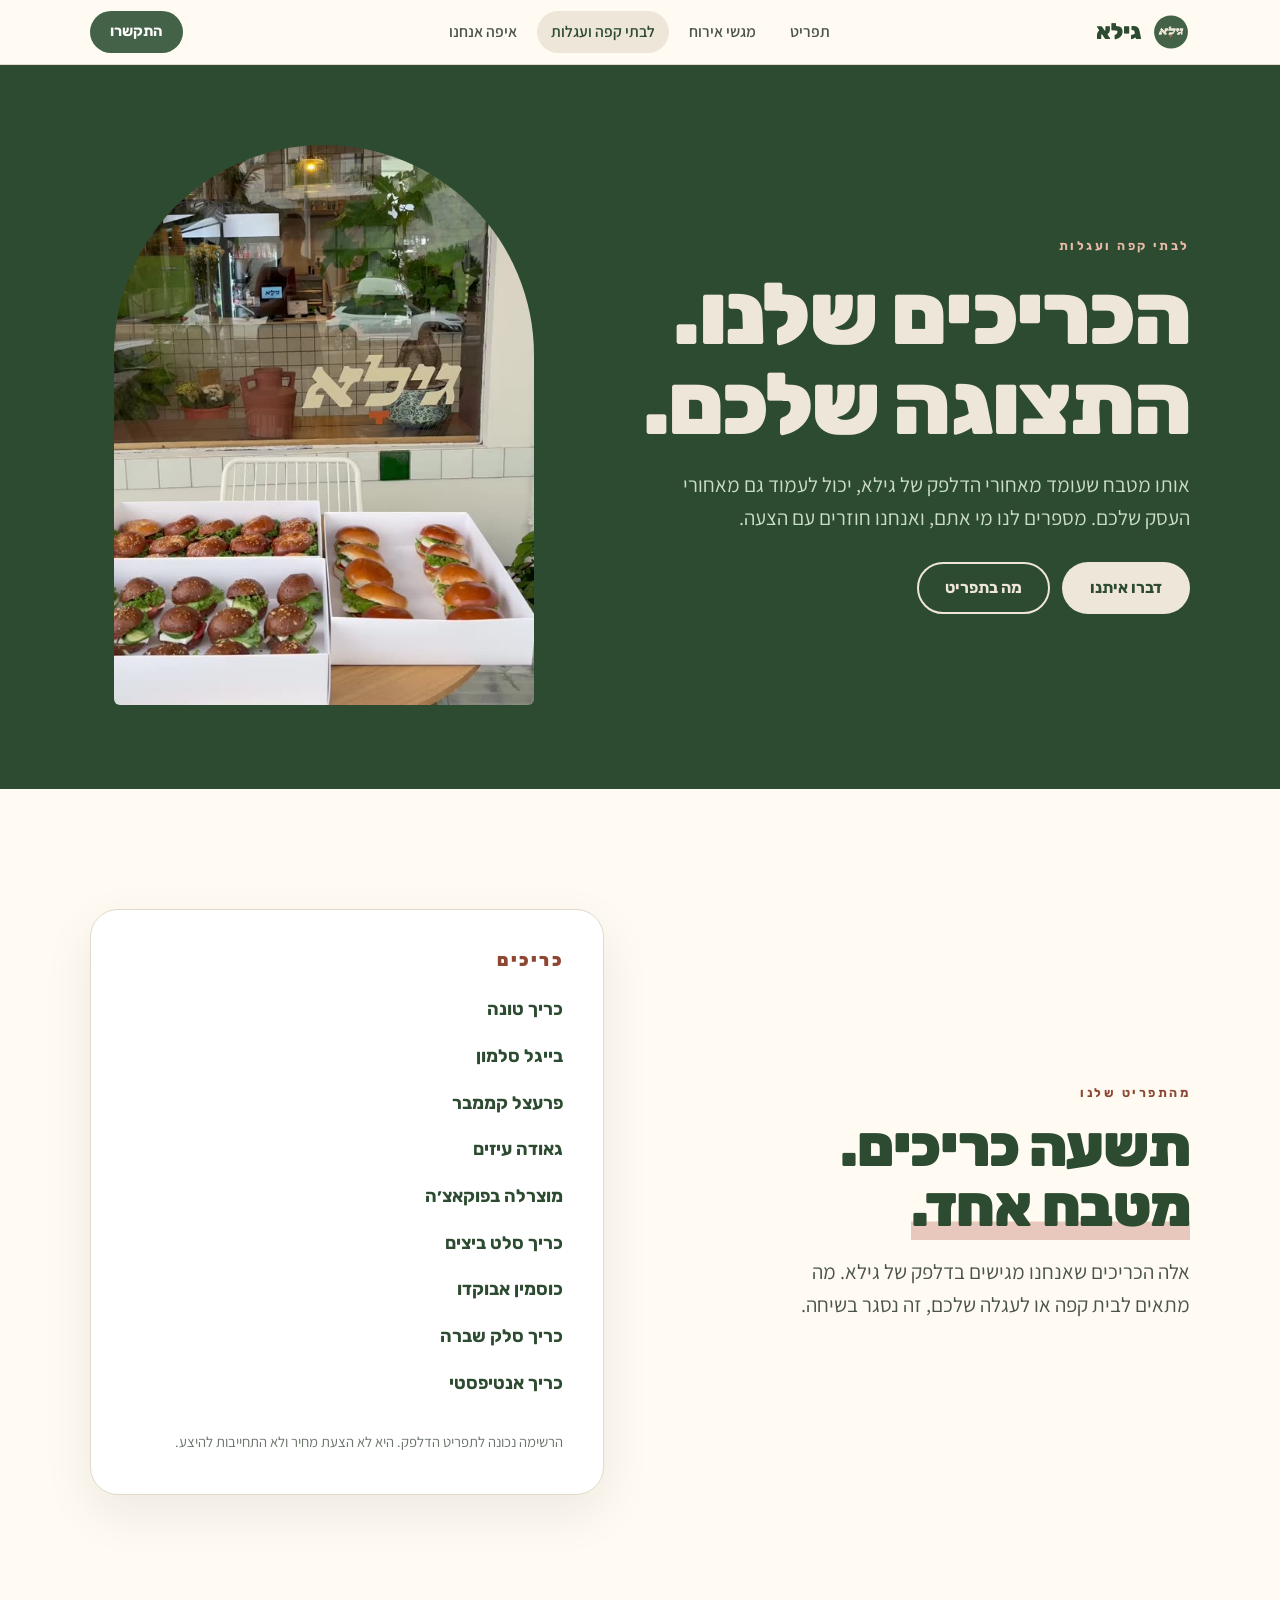
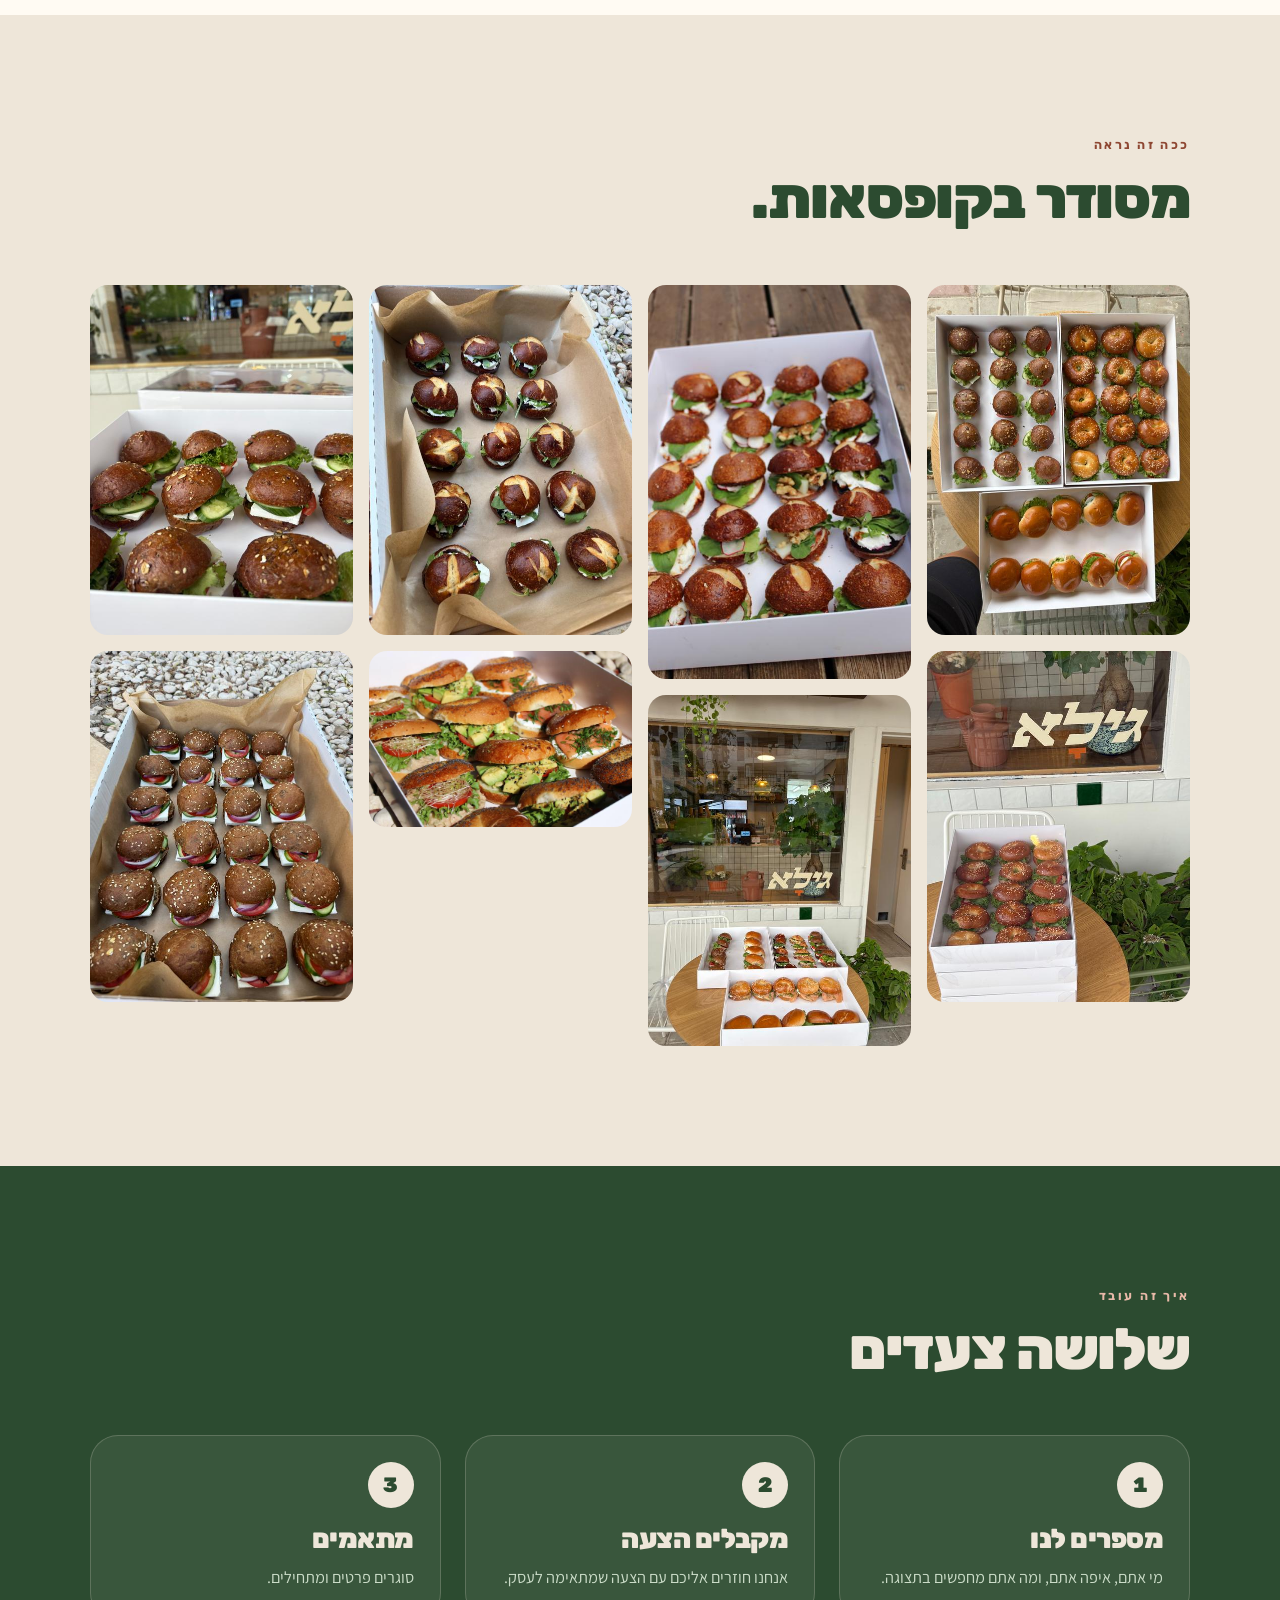
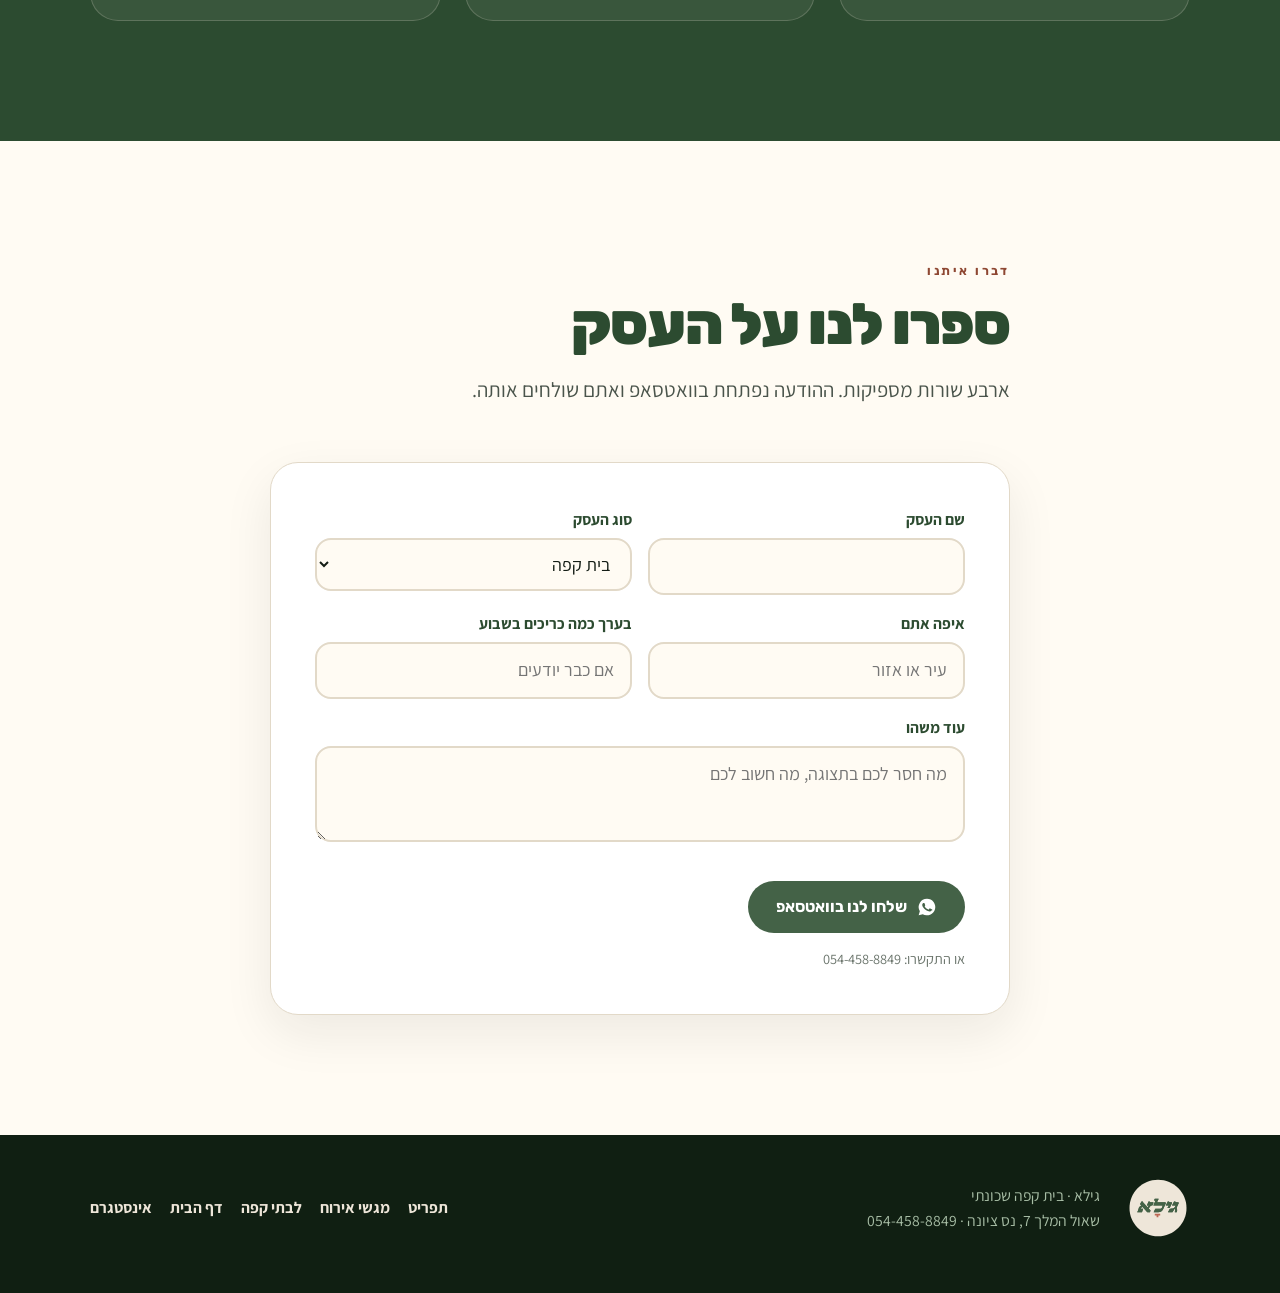
==== b2b/index.html @ 0bfcd7ff "New site: redesigned home, /trays/, /b2b/; Friday hours 07:45-15:00 Co-Authored-By: Claude Sonnet 5." ====
<!doctype html>
<html lang="he" dir="rtl" class="no-js">
<head>
<meta charset="utf-8">
<meta name="viewport" content="width=device-width, initial-scale=1, viewport-fit=cover">
<title>כריכים לבתי קפה ועגלות — גילא, נס ציונה</title>
<meta name="description" content="הכריכים של גילא לבתי קפה ועגלות קפה. מספרים לנו על העסק ומקבלים הצעה.">
<meta name="theme-color" content="#2C4B30">
<link rel="icon" href="../logo-badge-cream.svg" type="image/svg+xml">
<meta property="og:type" content="website">
<meta property="og:title" content="כריכים לבתי קפה ועגלות — גילא, נס ציונה">
<meta property="og:description" content="הכריכים של גילא לבתי קפה ועגלות קפה. מספרים לנו על העסק ומקבלים הצעה.">
<meta property="og:locale" content="he_IL">
<meta property="og:url" content="https://idobachartau.github.io/gila-cafe/b2b/">
<meta property="og:image" content="https://idobachartau.github.io/gila-cafe/photos/t26.jpg">
<meta name="twitter:card" content="summary_large_image">
<link rel="preconnect" href="https://fonts.googleapis.com">
<link rel="preconnect" href="https://fonts.gstatic.com" crossorigin>
<link rel="stylesheet" href="https://fonts.googleapis.com/css2?family=Rubik:wght@500;700;800;900&family=Assistant:wght@400;600;700&display=swap">
<link rel="stylesheet" href="../gila.css">
</head>
<body>
<nav class="nav" aria-label="ראשי">
  <div class="wrap">
    <a class="brand" href="../"><img src="../brand/logo-badge-green.svg" alt="" width="38" height="35">גילא</a>
    <ul>
      <li><a href="../menu/">תפריט</a></li>
      <li><a href="../trays/">מגשי אירוח</a></li>
      <li><a href="../b2b/" aria-current="page">לבתי קפה ועגלות</a></li>
      <li><a href="../#find">איפה אנחנו</a></li>
    </ul>
    <a class="btn btn-green btn-sm call" href="tel:+972544588849">התקשרו</a>
  </div>
</nav>

<header class="page-hero on-dark">
  <div class="wrap">
    <div>
      <p class="eyebrow">לבתי קפה ועגלות</p>
      <h1>הכריכים שלנו. <br>התצוגה שלכם.</h1>
      <p class="lede">אותו מטבח שעומד מאחורי הדלפק של גילא, יכול לעמוד גם מאחורי העסק שלכם. מספרים לנו מי אתם, ואנחנו חוזרים עם הצעה.</p>
      <div class="row"><a class="btn btn-cream" href="#talk">דברו איתנו</a><a class="btn btn-line" href="#range">מה בתפריט</a></div>
    </div>
    <div class="arch"><video src="../photos/vid1.mp4" poster="../photos/vid1.jpg" autoplay muted loop playsinline preload="auto"></video></div>
  </div>
</header>
<main>
<section id="range">
  <div class="wrap split">
    <div class="rv">
      <p class="eyebrow">מהתפריט שלנו</p>
      <h2>תשעה כריכים. <span class="mark">מטבח אחד.</span></h2>
      <p class="lede">אלה הכריכים שאנחנו מגישים בדלפק של גילא. מה מתאים לבית קפה או לעגלה שלכם, זה נסגר בשיחה.</p>
    </div>
    <div class="menu-card rv">
      <h3>כריכים</h3>
      <dl><div class="it"><dt>כריך טונה</dt></div><div class="it"><dt>בייגל סלמון</dt></div><div class="it"><dt>פרעצל קממבר</dt></div><div class="it"><dt>גאודה עיזים</dt></div><div class="it"><dt>מוצרלה בפוקאצ׳ה</dt></div><div class="it"><dt>כריך סלט ביצים</dt></div><div class="it"><dt>כוסמין אבוקדו</dt></div><div class="it"><dt>כריך סלק שברה</dt></div><div class="it"><dt>כריך אנטיפסטי</dt></div></dl>
      <p class="small" style="margin:0">הרשימה נכונה לתפריט הדלפק. היא לא הצעת מחיר ולא התחייבות להיצע.</p>
    </div>
  </div>
</section>

<section class="s-cream">
  <div class="wrap">
    <div class="head rv"><p class="eyebrow">ככה זה נראה</p><h2>מסודר בקופסאות.</h2></div>
    <div class="masonry rv">
      <button type="button" data-lb="../photos/t25.jpg"><img src="../photos/t25-s.jpg" loading="lazy" alt="שלוש קופסאות מיני כריכים ובייגלה"></button>
      <button type="button" data-lb="../photos/t14.jpg"><img src="../photos/t14-s.jpg" loading="lazy" alt="קופסת בייגלה קטנים"></button>
      <button type="button" data-lb="../photos/t29.jpg"><img src="../photos/t29-s.jpg" loading="lazy" alt="מיני כריכים בלחמניות פרעצל"></button>
      <button type="button" data-lb="../photos/t27.jpg"><img src="../photos/t27-s.jpg" loading="lazy" alt="קופסאות כריכים על שולחן מול החלון"></button>
      <button type="button" data-lb="../photos/t11.jpg"><img src="../photos/t11-s.jpg" loading="lazy" alt="מיני פרעצל עם עלים"></button>
      <button type="button" data-lb="../photos/t04.jpg"><img src="../photos/t04-s.jpg" loading="lazy" alt="קופסת בייגלה עם סלמון ואבוקדו"></button>
      <button type="button" data-lb="../photos/t02.jpg"><img src="../photos/t02-s.jpg" loading="lazy" alt="מיני כריכים בלחמניות כהות"></button>
      <button type="button" data-lb="../photos/t07.jpg"><img src="../photos/t07-s.jpg" loading="lazy" alt="מיני כריכים על נייר אפייה"></button>
    </div>
  </div>
</section>

<section class="s-dark on-dark">
  <div class="wrap">
    <div class="head rv"><p class="eyebrow">איך זה עובד</p><h2>שלושה צעדים</h2></div>
    <ol class="steps">
      <li class="rv"><h3>מספרים לנו</h3><p>מי אתם, איפה אתם, ומה אתם מחפשים בתצוגה.</p></li>
      <li class="rv" style="transition-delay:.08s"><h3>מקבלים הצעה</h3><p>אנחנו חוזרים אליכם עם הצעה שמתאימה לעסק.</p></li>
      <li class="rv" style="transition-delay:.16s"><h3>מתאמים</h3><p>סוגרים פרטים ומתחילים.</p></li>
    </ol>
  </div>
</section>

<section id="talk">
  <div class="wrap" style="max-width:820px">
    <div class="head rv"><p class="eyebrow">דברו איתנו</p><h2>ספרו לנו על העסק</h2><p class="lede">ארבע שורות מספיקות. ההודעה נפתחת בוואטסאפ ואתם שולחים אותה.</p></div>
    <form class="form rv" id="f" onsubmit="return false">
      <fieldset>
        <div class="fields two">
          <div class="field"><label for="bn">שם העסק</label><input id="bn" type="text" autocomplete="organization"></div>
          <div class="field"><label for="ty">סוג העסק</label><select id="ty"><option>בית קפה</option><option>עגלת קפה</option><option>אחר</option></select></div>
          <div class="field"><label for="ct">איפה אתם</label><input id="ct" type="text" placeholder="עיר או אזור"></div>
          <div class="field"><label for="qt">בערך כמה כריכים בשבוע</label><input id="qt" type="text" inputmode="numeric" placeholder="אם כבר יודעים"></div>
        </div>
        <div class="field" style="margin-top:16px"><label for="nt">עוד משהו</label><textarea id="nt" placeholder="מה חסר לכם בתצוגה, מה חשוב לכם"></textarea></div>
      </fieldset>
      <a class="btn btn-green" id="send" href="https://wa.me/972544588849" rel="noopener"><svg viewBox="0 0 24 24" fill="currentColor" aria-hidden="true"><path d="M12 2a10 10 0 0 0-8.6 15.1L2 22l5-1.3A10 10 0 1 0 12 2Zm5.2 14.1c-.2.6-1.3 1.2-1.8 1.2-.5.1-1 .2-3.3-.7-2.8-1.2-4.6-4-4.7-4.2-.1-.2-1.1-1.5-1.1-2.8 0-1.3.7-2 .9-2.2.2-.3.5-.3.7-.3h.5c.2 0 .4 0 .6.5l.8 2c.1.2.1.4 0 .6l-.4.6c-.2.2-.3.4-.1.7.2.3.8 1.3 1.7 2.1 1.2 1 2.1 1.3 2.4 1.5.3.1.5.1.7-.1l1-1.2c.2-.3.4-.2.7-.1l1.9.9c.3.1.5.2.6.3.1.2.1.8-.1 1.4Z"/></svg>שלחו לנו בוואטסאפ</a>
      <p class="note">או התקשרו: <a href="tel:+972544588849"><span class="ltr">054-458-8849</span></a></p>
    </form>
  </div>
</section>
</main>

<footer>
  <div class="wrap">
    <img src="../brand/logo-badge-cream.svg" alt="גילא" width="64" height="58">
    <div>גילא · בית קפה שכונתי<br>שאול המלך 7, נס ציונה · <span class="ltr">054-458-8849</span></div>
    <div class="links"><a href="../menu/">תפריט</a><a href="../trays/">מגשי אירוח</a><a href="../b2b/">לבתי קפה</a><a href="../">דף הבית</a><a href="https://instagram.com/gila.cafe" rel="noopener">אינסטגרם</a></div>
  </div>
</footer>
<a class="fab" href="https://wa.me/972544588849" rel="noopener"><svg viewBox="0 0 24 24" fill="currentColor" aria-hidden="true"><path d="M12 2a10 10 0 0 0-8.6 15.1L2 22l5-1.3A10 10 0 1 0 12 2Zm5.2 14.1c-.2.6-1.3 1.2-1.8 1.2-.5.1-1 .2-3.3-.7-2.8-1.2-4.6-4-4.7-4.2-.1-.2-1.1-1.5-1.1-2.8 0-1.3.7-2 .9-2.2.2-.3.5-.3.7-.3h.5c.2 0 .4 0 .6.5l.8 2c.1.2.1.4 0 .6l-.4.6c-.2.2-.3.4-.1.7.2.3.8 1.3 1.7 2.1 1.2 1 2.1 1.3 2.4 1.5.3.1.5.1.7-.1l1-1.2c.2-.3.4-.2.7-.1l1.9.9c.3.1.5.2.6.3.1.2.1.8-.1 1.4Z"/></svg>וואטסאפ</a>
<script src="../gila.js"></script>

<script>
(function(){
  var f=document.getElementById("f"), send=document.getElementById("send");
  function v(id){ return document.getElementById(id).value.trim(); }
  function update(){
    var L=["היי גילא, אני מעוניין להתעניין בכריכים לעסק."];
    if(v("bn")) L.push("שם העסק: "+v("bn"));
    L.push("סוג: "+v("ty"));
    if(v("ct")) L.push("איפה: "+v("ct"));
    if(v("qt")) L.push("כריכים בשבוע (בערך): "+v("qt"));
    if(v("nt")) L.push("עוד: "+v("nt"));
    send.href="https://wa.me/972544588849?text="+encodeURIComponent(L.join("\n"));
  }
  f.addEventListener("input",update); f.addEventListener("change",update); update();
})();
</script>
</body>
</html>
---- gila.css ----
/* גילא — shared site styles. Brand rules (see /brand/): terracotta is an accent,
   one element per item at most, never a large surface. Greens and cream carry the page. */
:root{
  --green:#446247; --green-deep:#2C4B30; --green-900:#101F12;
  --cream:#EEE6D9; --cream-2:#E4D9C6; --page:#FFFBF3; --white:#fff;
  --terracotta:#BD6955; --terracotta-deep:#8E4732;
  --ink:#141D15; --ink-muted:#4A544B; --ink-faint:#6B756C; --rule:#E2D9C8;
  --display:'Rubik','Segoe UI',sans-serif; --body:'Assistant','Segoe UI',sans-serif;
  --r:28px; --max:1180px; --gut:clamp(18px,5vw,40px);
}
*{box-sizing:border-box}
[hidden]{display:none!important}
html{-webkit-text-size-adjust:100%;scroll-behavior:smooth;scroll-padding-top:76px}
body{margin:0;background:var(--page);color:var(--ink);font-family:var(--body);font-size:18px;line-height:1.6;
  direction:rtl;text-align:right;-webkit-font-smoothing:antialiased;font-variant-numeric:tabular-nums}
img{max-width:100%;height:auto;display:block}
a{color:inherit}
.wrap{max-width:var(--max);margin:0 auto;padding:0 var(--gut)}
.ltr{direction:ltr;unicode-bidi:isolate;display:inline-block}
.sr{position:absolute;width:1px;height:1px;overflow:hidden;clip:rect(0 0 0 0);white-space:nowrap}
:focus-visible{outline:3px solid var(--terracotta);outline-offset:3px;border-radius:6px}

/* ── type ─────────────────────────────────────────────── */
h1,h2,h3{font-family:var(--display);font-weight:900;letter-spacing:-.02em;line-height:1.04;margin:0;color:var(--green-deep)}
h2{font-size:clamp(2rem,6.4vw,3.6rem)}
h3{font-size:clamp(1.3rem,3.4vw,1.7rem);line-height:1.15}
.eyebrow{font-family:var(--display);font-weight:700;font-size:.78rem;letter-spacing:.2em;color:var(--terracotta-deep);margin:0 0 14px}
.lede{font-size:clamp(1.08rem,2.6vw,1.3rem);color:var(--ink-muted);max-width:34em;margin:18px 0 0}
.on-dark{color:var(--cream)} .on-dark h2,.on-dark h3{color:var(--cream)} .on-dark .lede{color:#CBDCC8} .on-dark .eyebrow{color:#E8B9A8}
.mark{box-shadow:inset 0 -.32em 0 rgba(189,105,85,.35)}   /* the one terracotta moment per heading */

/* ── nav ─────────────────────────────────────────────── */
.nav{position:sticky;top:0;z-index:50;background:rgba(255,251,243,.9);backdrop-filter:blur(12px);-webkit-backdrop-filter:blur(12px);border-bottom:1px solid var(--rule)}
.nav .wrap{display:flex;align-items:center;gap:22px;height:64px}
.nav .brand{display:flex;align-items:center;gap:10px;text-decoration:none;font-family:var(--display);font-weight:900;font-size:1.4rem;color:var(--green-deep)}
.nav .brand img{width:38px;height:auto}
.nav ul{display:flex;gap:6px;list-style:none;margin:0 auto 0 0;padding:0}
.nav ul a{display:block;padding:8px 14px;border-radius:999px;text-decoration:none;font-weight:600;font-size:.98rem;color:var(--ink-muted)}
.nav ul a:hover,.nav ul a[aria-current]{background:var(--cream);color:var(--green-deep)}
.nav .call{margin-inline-start:auto}
@media (max-width:820px){.nav ul{display:none}}

/* ── buttons ─────────────────────────────────────────── */
.btn{display:inline-flex;align-items:center;justify-content:center;gap:10px;min-height:52px;padding:0 26px;border-radius:999px;border:2px solid transparent;
  font-family:var(--display);font-weight:700;font-size:1rem;text-decoration:none;cursor:pointer;transition:transform .12s,background .15s,color .15s,border-color .15s}
.btn:active{transform:scale(.98)}
.btn-green{background:var(--green);color:#fff}.btn-green:hover{background:var(--green-deep)}
.btn-cream{background:var(--cream);color:var(--green-deep)}.btn-cream:hover{background:#fff}
.btn-line{border-color:currentColor;color:var(--green-deep);background:transparent}.btn-line:hover{background:var(--green-deep);color:var(--cream);border-color:var(--green-deep)}
.on-dark .btn-line{color:var(--cream)}.on-dark .btn-line:hover{background:var(--cream);color:var(--green-deep);border-color:var(--cream)}
.btn-sm{min-height:42px;padding:0 18px;font-size:.92rem}
.btn svg{width:20px;height:20px;flex:none}
.row{display:flex;flex-wrap:wrap;gap:12px;margin-top:28px}

/* ── live status pill ────────────────────────────────── */
.status{display:inline-flex;align-items:center;gap:10px;padding:10px 18px;border-radius:999px;font-weight:700;font-size:.95rem;
  background:rgba(16,31,18,.5);border:1px solid rgba(238,230,217,.32);color:var(--cream);backdrop-filter:blur(6px);-webkit-backdrop-filter:blur(6px)}
.status .dot{width:9px;height:9px;border-radius:50%;background:#8FA98E;flex:none}
.status[data-state=open]{background:rgba(60,105,62,.7);border-color:#8FA98E}
.status[data-state=open] .dot{background:#9BD49A;box-shadow:0 0 0 4px rgba(155,212,154,.25);animation:pulse 2.4s infinite}
.status[data-state=closed] .dot{background:var(--terracotta)}
.status b{font-family:var(--display);font-weight:900;direction:ltr;unicode-bidi:isolate}
@keyframes pulse{50%{box-shadow:0 0 0 8px rgba(155,212,154,0)}}

/* ── hero ────────────────────────────────────────────── */
.hero{background:var(--green-deep);color:var(--cream);position:relative;overflow:hidden;isolation:isolate}
.hero::before{content:"";position:absolute;inset:0;z-index:-1;
  background:radial-gradient(900px 500px at 85% 0,rgba(68,98,71,.9),transparent 70%),radial-gradient(700px 400px at 0 100%,rgba(16,31,18,.8),transparent 70%)}
.hero .wrap{display:grid;gap:36px;padding-top:clamp(36px,7vw,72px);padding-bottom:clamp(48px,8vw,96px);align-items:center}
@media (min-width:900px){.hero .wrap{grid-template-columns:1.05fr .95fr;gap:64px}}
.hero h1{font-size:clamp(4.2rem,22vw,9.5rem);color:var(--cream);line-height:.9;letter-spacing:-.04em;margin:6px 0 0}
.hero .sub{font-family:var(--display);font-weight:700;font-size:clamp(1.15rem,3.4vw,1.6rem);color:#CBDCC8;margin:18px 0 0;line-height:1.3}
.hero .sub span{color:var(--cream)}
.hero .tag{color:#A8BEA6;margin:14px 0 0;font-size:1rem}
.hero .status{margin-top:26px}
.arch{position:relative;border-radius:999px 999px var(--r) var(--r);overflow:hidden;aspect-ratio:3/4;background:var(--green)}
.arch img{width:100%;height:100%;object-fit:cover}
.hero .arch{max-width:460px;width:100%;margin-inline:auto;box-shadow:0 30px 70px rgba(0,0,0,.35)}
.hero .stamp{position:absolute;inset-inline-start:-6px;bottom:-4px;width:112px;height:112px;border-radius:50%;background:var(--cream);display:grid;place-items:center;box-shadow:0 10px 30px rgba(0,0,0,.25);z-index:2}
.hero .stamp img{width:74px}
.hero .frame{position:relative;max-width:460px;margin-inline:auto;width:100%}

/* ── marquee ─────────────────────────────────────────── */
.marquee{background:var(--cream);border-block:1px solid var(--cream-2);overflow:hidden;white-space:nowrap;padding:16px 0;direction:ltr}
.marquee .track{display:inline-flex;gap:34px;animation:slide 48s linear infinite;padding-inline-end:34px}
.marquee span{font-family:var(--display);font-weight:800;font-size:1.05rem;color:var(--green-deep);direction:rtl}
.marquee i{color:var(--terracotta);font-style:normal;margin-inline-start:34px}
@keyframes slide{to{transform:translateX(-50%)}}
.marquee:hover .track{animation-play-state:paused}

/* ── sections ────────────────────────────────────────── */
section{padding:clamp(60px,10vw,120px) 0}
.s-cream{background:var(--cream)} .s-dark{background:var(--green-deep)}
.head{max-width:40em;margin-bottom:clamp(30px,5vw,56px)}

/* three doors */
.doors{display:grid;gap:20px}
@media (min-width:860px){.doors{grid-template-columns:repeat(3,1fr);gap:24px}}
.door{display:flex;flex-direction:column;text-decoration:none;background:var(--white);border:1px solid var(--rule);border-radius:var(--r);overflow:hidden;
  transition:transform .2s,box-shadow .2s,border-color .2s}
.door:hover{transform:translateY(-5px);box-shadow:0 22px 50px rgba(20,29,21,.13);border-color:var(--green)}
.door .ph{aspect-ratio:4/3.1;overflow:hidden;background:var(--cream)}
.door .ph img{width:100%;height:100%;object-fit:cover;transition:transform .6s}
.door:hover .ph img{transform:scale(1.05)}
.door .tx{padding:24px 26px 28px;display:flex;flex-direction:column;gap:10px;flex:1}
.door .num{font-family:var(--display);font-weight:800;font-size:.8rem;letter-spacing:.2em;color:var(--terracotta-deep)}
.door p{margin:0;color:var(--ink-muted);font-size:1.02rem}
.door .go{margin-top:auto;padding-top:10px;font-family:var(--display);font-weight:700;color:var(--green-deep)}

/* gallery rail */
.rail{display:flex;gap:16px;overflow-x:auto;scroll-snap-type:x mandatory;padding:4px var(--gut) 24px;scrollbar-width:none;-webkit-overflow-scrolling:touch}
.rail::-webkit-scrollbar{display:none}
.rail figure{margin:0;flex:none;width:min(72vw,300px);scroll-snap-align:center}
.rail .arch{border-radius:999px 999px 22px 22px}
.rail figcaption{font-family:var(--display);font-weight:700;color:var(--green-deep);margin-top:12px;padding-inline:6px;font-size:1rem}
.rail figcaption small{display:block;font-family:var(--body);font-weight:400;color:var(--ink-faint);font-size:.9rem}
@media (min-width:1100px){.rail{justify-content:center}}

/* menu card */
.split{display:grid;gap:36px;align-items:center}
@media (min-width:900px){.split{grid-template-columns:1fr 1fr;gap:72px}.split.flip>:first-child{order:2}}
.menu-card{background:var(--white);border:1px solid var(--rule);border-radius:var(--r);padding:clamp(22px,4vw,40px);box-shadow:0 18px 50px rgba(20,29,21,.08)}
.menu-card h3{font-size:1.1rem;letter-spacing:.14em;color:var(--terracotta-deep);margin-bottom:16px}
.menu-card dl{margin:0 0 24px}
.menu-card .it{display:flex;align-items:baseline;gap:10px;padding:9px 0}
.menu-card dt{font-family:var(--display);font-weight:700;color:var(--green-deep);font-size:1.12rem}
.menu-card .dots{flex:1;border-bottom:2px dotted var(--rule);transform:translateY(-4px)}
.menu-card dd{margin:0;font-family:var(--display);font-weight:800;font-size:1.12rem;direction:ltr;unicode-bidi:isolate}
.menu-card .grp{border-top:1px solid var(--rule);margin-top:6px;padding-top:6px}
.menu-card .small{color:var(--ink-faint);font-size:.92rem;margin:0 0 18px}

.photo{border-radius:var(--r);overflow:hidden;background:var(--cream);box-shadow:0 24px 60px rgba(20,29,21,.18)}
.photo img{width:100%;height:100%;object-fit:cover}
.photo.tall{aspect-ratio:4/5}.photo.wide{aspect-ratio:4/3}

/* hours */
.hours{width:100%;border-collapse:collapse;font-size:1.1rem}
.hours td{padding:13px 0;border-bottom:1px solid rgba(238,230,217,.18)}
.hours td:last-child{font-family:var(--display);font-weight:800;text-align:left}
.hours td:last-child span{direction:ltr;unicode-bidi:isolate;display:inline-block}
.hours tr[data-today="1"] td{color:#fff;font-weight:800}
.hours tr[data-today="1"] td:first-child::after{content:"היום";margin-inline-start:10px;font-size:.72rem;letter-spacing:.1em;background:var(--cream);color:var(--green-deep);padding:3px 10px;border-radius:999px;font-family:var(--display)}
.hours .closed{opacity:.75}
.addr{font-family:var(--display);font-weight:800;font-size:clamp(1.4rem,4vw,2rem);color:var(--cream);line-height:1.2;margin:0 0 6px}

/* footer */
footer{background:var(--green-900);color:#A8BEA6;padding:44px 0 56px;font-size:.98rem}
footer .wrap{display:grid;gap:26px}
@media (min-width:760px){footer .wrap{grid-template-columns:auto 1fr auto;align-items:center}}
footer img{width:64px}
footer a{color:var(--cream);text-decoration:none;font-weight:700}
footer .links{display:flex;gap:18px;flex-wrap:wrap}

/* floating whatsapp — phones only */
.fab{position:fixed;inset-inline-start:16px;bottom:calc(16px + env(safe-area-inset-bottom));z-index:60;display:none;align-items:center;gap:10px;
  min-height:54px;padding:0 22px;border-radius:999px;background:var(--green);color:#fff;text-decoration:none;font-family:var(--display);font-weight:700;
  box-shadow:0 10px 30px rgba(16,31,18,.35)}
.fab svg{width:22px;height:22px}
@media (max-width:820px){.fab{display:inline-flex}body{padding-bottom:84px}}

/* reveal */
.rv{opacity:0;transform:translateY(22px);transition:opacity .8s cubic-bezier(.2,.7,.2,1),transform .8s cubic-bezier(.2,.7,.2,1)}
.rv.in{opacity:1;transform:none}
@media (prefers-reduced-motion:reduce){
  html{scroll-behavior:auto}.rv{opacity:1;transform:none;transition:none}
  .marquee .track,.status .dot{animation:none!important}.door,.door .ph img{transition:none}
}
.no-js .rv{opacity:1;transform:none}

/* ── builder (trays / b2b) ───────────────────────────── */
.form{background:var(--white);border:1px solid var(--rule);border-radius:var(--r);padding:clamp(22px,4vw,44px);box-shadow:0 18px 50px rgba(20,29,21,.08)}
.form fieldset{border:0;padding:0;margin:0 0 30px}
.form legend{font-family:var(--display);font-weight:900;font-size:1.25rem;color:var(--green-deep);margin-bottom:6px;padding:0}
.form .hint{color:var(--ink-faint);font-size:.95rem;margin:0 0 14px}
.chips{display:flex;flex-wrap:wrap;gap:10px}
.chip{position:relative}
.chip input{position:absolute;opacity:0;inset:0;cursor:pointer;margin:0}
.chip span{display:inline-block;padding:10px 18px;border-radius:999px;border:2px solid var(--rule);background:var(--page);font-weight:700;color:var(--ink-muted);transition:all .15s}
.chip input:checked+span{background:var(--green);border-color:var(--green);color:#fff}
.chip input:focus-visible+span{outline:3px solid var(--terracotta);outline-offset:2px}
.chip:hover span{border-color:var(--green)}
.fields{display:grid;gap:16px}
@media (min-width:640px){.fields.two{grid-template-columns:1fr 1fr}}
.field label{display:block;font-weight:700;margin-bottom:6px;color:var(--green-deep);font-size:.98rem}
.field input,.field select,.field textarea{width:100%;min-height:52px;padding:12px 16px;border-radius:16px;border:2px solid var(--rule);background:var(--page);font:inherit;color:var(--ink);direction:rtl}
.field textarea{min-height:96px;resize:vertical}
.field input:focus,.field select:focus,.field textarea:focus{outline:none;border-color:var(--green)}
.stepper{display:inline-flex;align-items:center;border:2px solid var(--rule);border-radius:999px;background:var(--page);overflow:hidden}
.stepper button{width:52px;height:52px;border:0;background:none;font-size:1.5rem;font-weight:700;color:var(--green-deep);cursor:pointer}
.stepper button:hover{background:var(--cream)}
.stepper output{min-width:56px;text-align:center;font-family:var(--display);font-weight:900;font-size:1.3rem}
.summary{background:var(--cream);border-radius:20px;padding:18px 20px;margin:0 0 22px;font-size:1rem;color:var(--ink-muted)}
.summary b{color:var(--green-deep)}
.note{color:var(--ink-faint);font-size:.9rem;margin:14px 0 0}

/* steps */
.steps{display:grid;gap:18px;counter-reset:s;margin:0;padding:0;list-style:none}
@media (min-width:820px){.steps{grid-template-columns:repeat(3,1fr);gap:24px}}
.steps li{counter-increment:s;background:rgba(238,230,217,.07);border:1px solid rgba(238,230,217,.2);border-radius:var(--r);padding:26px 26px 30px}
.steps li::before{content:counter(s);display:grid;place-items:center;width:46px;height:46px;border-radius:50%;background:var(--cream);color:var(--green-deep);font-family:var(--display);font-weight:900;font-size:1.3rem;margin-bottom:16px}
.steps h3{color:var(--cream);margin-bottom:8px}
.steps p{margin:0;color:#CBDCC8;font-size:1.02rem}
.page-hero{background:var(--green-deep);color:var(--cream)}
.page-hero .wrap{display:grid;gap:34px;padding-top:clamp(40px,7vw,80px);padding-bottom:clamp(44px,7vw,84px);align-items:center}
@media (min-width:900px){.page-hero .wrap{grid-template-columns:1.1fr .9fr;gap:60px}}
.page-hero h1{font-size:clamp(2.6rem,9vw,5.4rem);color:var(--cream)}
.page-hero .arch{max-width:420px;margin-inline:auto;width:100%}
.faq details{border-bottom:1px solid var(--rule);padding:18px 0}
.faq summary{font-family:var(--display);font-weight:800;font-size:1.15rem;color:var(--green-deep);cursor:pointer;list-style:none}
.faq summary::-webkit-details-marker{display:none}
.faq summary::after{content:"+";float:left;font-size:1.5rem;line-height:1}
.faq details[open] summary::after{content:"–"}
.faq p{color:var(--ink-muted);margin:10px 0 0}

/* ── media: video arch, bubble, bento, masonry, lightbox ─────────────── */
.arch video{width:100%;height:100%;object-fit:cover;display:block}
.bubble{position:absolute;inset-inline-start:-14px;bottom:-14px;width:clamp(120px,30%,150px);aspect-ratio:1;border-radius:50%;overflow:hidden;z-index:2;
  border:5px solid var(--cream);box-shadow:0 14px 34px rgba(0,0,0,.35);background:var(--green);text-decoration:none;display:block}
.bubble video,.bubble img{width:100%;height:100%;object-fit:cover;display:block}
.bubble span{position:absolute;inset-inline:0;bottom:0;padding:18px 6px 9px;text-align:center;font-family:var(--display);font-weight:800;font-size:.78rem;color:#fff;
  background:linear-gradient(transparent,rgba(16,31,18,.85))}
.bubble:hover{transform:scale(1.04)} .bubble{transition:transform .2s}

.bento{display:grid;gap:14px;grid-template-columns:repeat(2,1fr);grid-auto-rows:clamp(150px,34vw,230px)}
.bento>*{position:relative;border-radius:22px;overflow:hidden;background:var(--green)}
.bento img,.bento video{width:100%;height:100%;object-fit:cover;display:block;transition:transform .7s}
.bento>*:hover img,.bento>*:hover video{transform:scale(1.04)}
.bento .big{grid-column:span 2;grid-row:span 2}
.bento .wide{grid-column:span 2}
.bento .cap{position:absolute;inset-inline:0;bottom:0;padding:34px 16px 14px;color:#fff;font-family:var(--display);font-weight:800;font-size:1rem;background:linear-gradient(transparent,rgba(16,31,18,.8))}
@media (min-width:860px){
  .bento{grid-template-columns:repeat(4,1fr);grid-auto-rows:clamp(170px,19vw,250px)}
  .bento .big{grid-column:span 2;grid-row:span 2}
  .bento .tall{grid-row:span 2}
  .bento .wide{grid-column:auto}
}

.cats{display:grid;gap:18px}
@media (min-width:700px){.cats{grid-template-columns:repeat(2,1fr)}}
@media (min-width:1000px){.cats{grid-template-columns:repeat(3,1fr)}}
.cat{background:var(--white);border:1px solid var(--rule);border-radius:var(--r);overflow:hidden;display:flex;flex-direction:column}
.cat .ph{aspect-ratio:1/1;overflow:hidden;background:var(--cream)}
.cat .ph img{width:100%;height:100%;object-fit:cover;transition:transform .7s}
.cat:hover .ph img{transform:scale(1.05)}
.cat .tx{padding:20px 22px 24px}
.cat h3{margin-bottom:6px}
.cat p{margin:0;color:var(--ink-muted);font-size:1rem}

.masonry{columns:2;column-gap:12px}
@media (min-width:860px){.masonry{columns:4;column-gap:16px}}
.masonry button{display:block;width:100%;margin:0 0 12px;padding:0;border:0;border-radius:18px;overflow:hidden;cursor:zoom-in;background:var(--cream);break-inside:avoid}
@media (min-width:860px){.masonry button{margin-bottom:16px}}
.masonry img{width:100%;height:auto;display:block;transition:transform .6s}
.masonry button:hover img{transform:scale(1.04)}

.lb{position:fixed;inset:0;z-index:100;background:rgba(10,18,11,.94);display:grid;place-items:center;padding:20px;cursor:zoom-out}
.lb img{max-width:min(1100px,94vw);max-height:90vh;width:auto;height:auto;border-radius:14px;box-shadow:0 30px 80px rgba(0,0,0,.5)}
.lb .x{position:absolute;top:14px;inset-inline-end:14px;width:48px;height:48px;border-radius:50%;border:0;background:var(--cream);color:var(--green-deep);font-size:1.3rem;font-weight:700;cursor:pointer}

.statline{display:flex;flex-wrap:wrap;gap:10px;margin-top:22px}
.statline span{font-family:var(--display);font-weight:700;font-size:.92rem;padding:8px 16px;border-radius:999px;border:1px solid rgba(238,230,217,.35);color:var(--cream)}

h1,h2,h3,.hero .sub,.lede{text-wrap:balance}
html,body{overflow-x:clip}
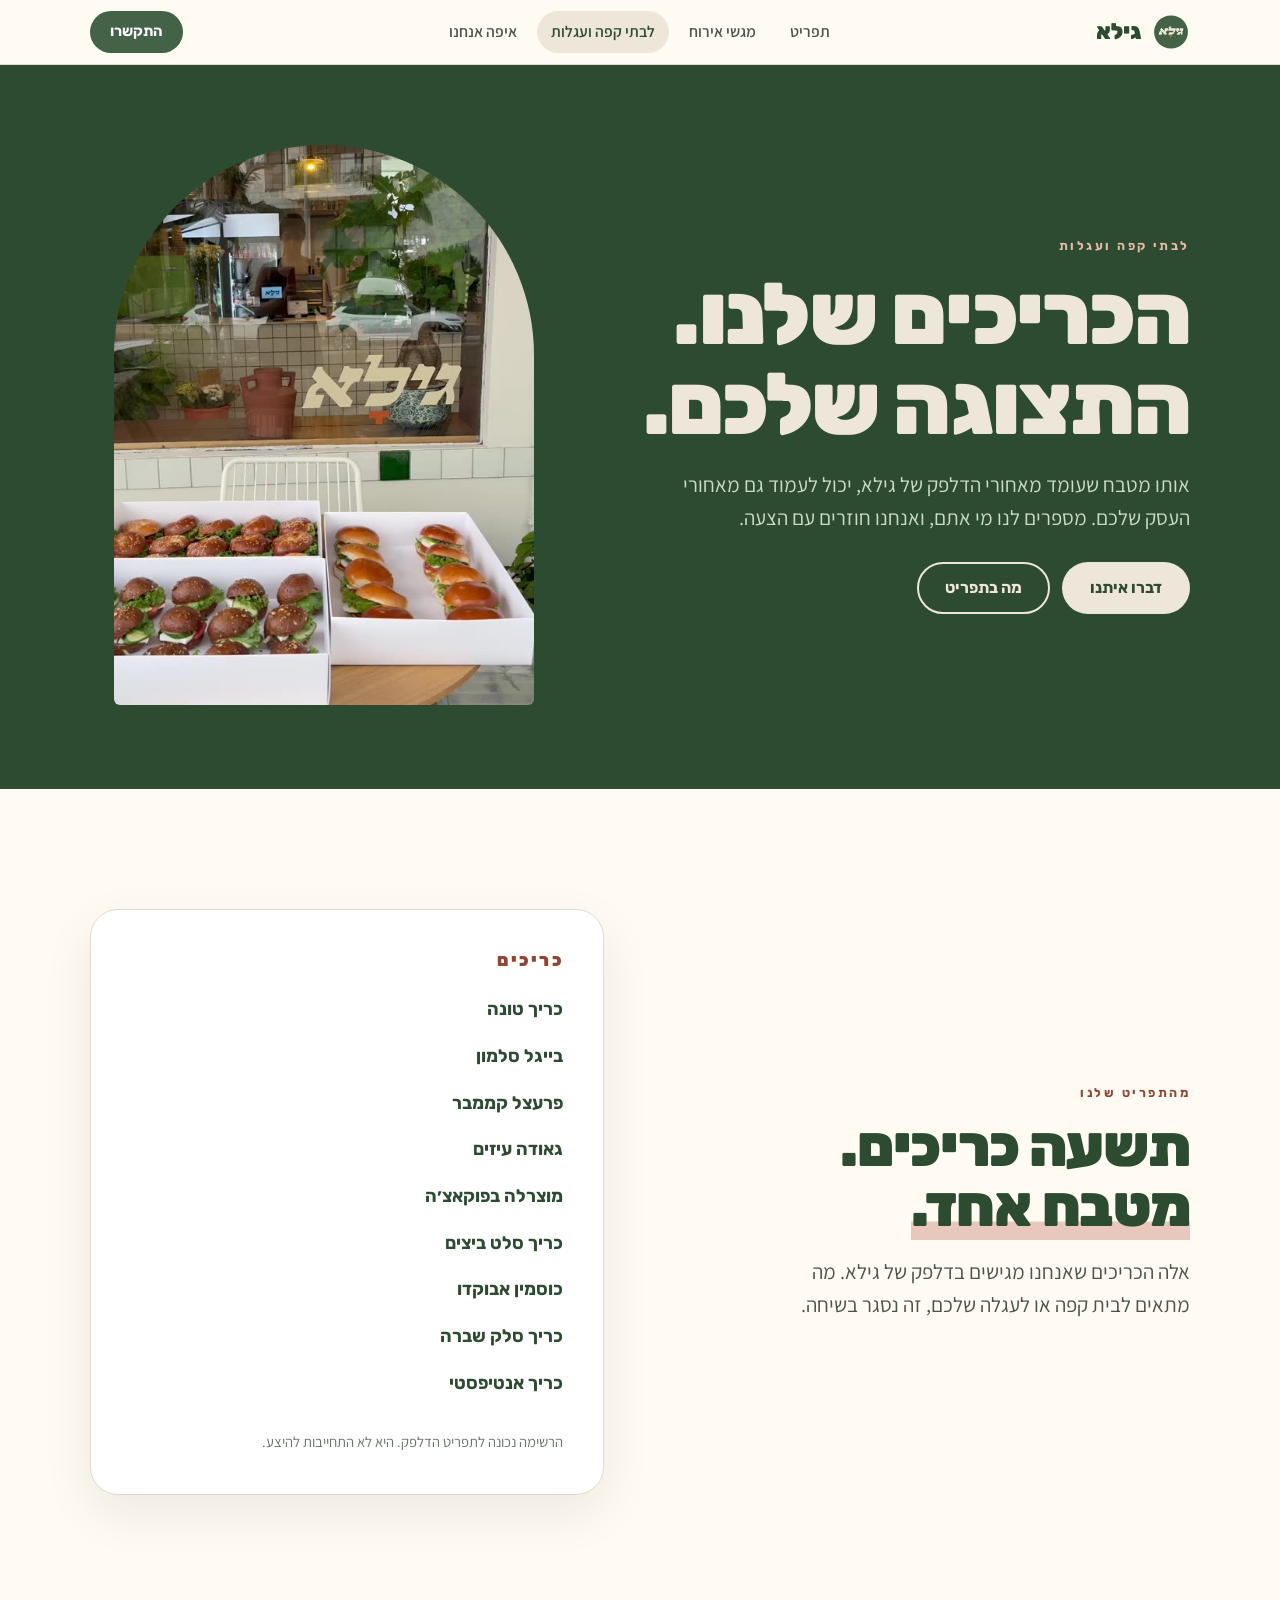
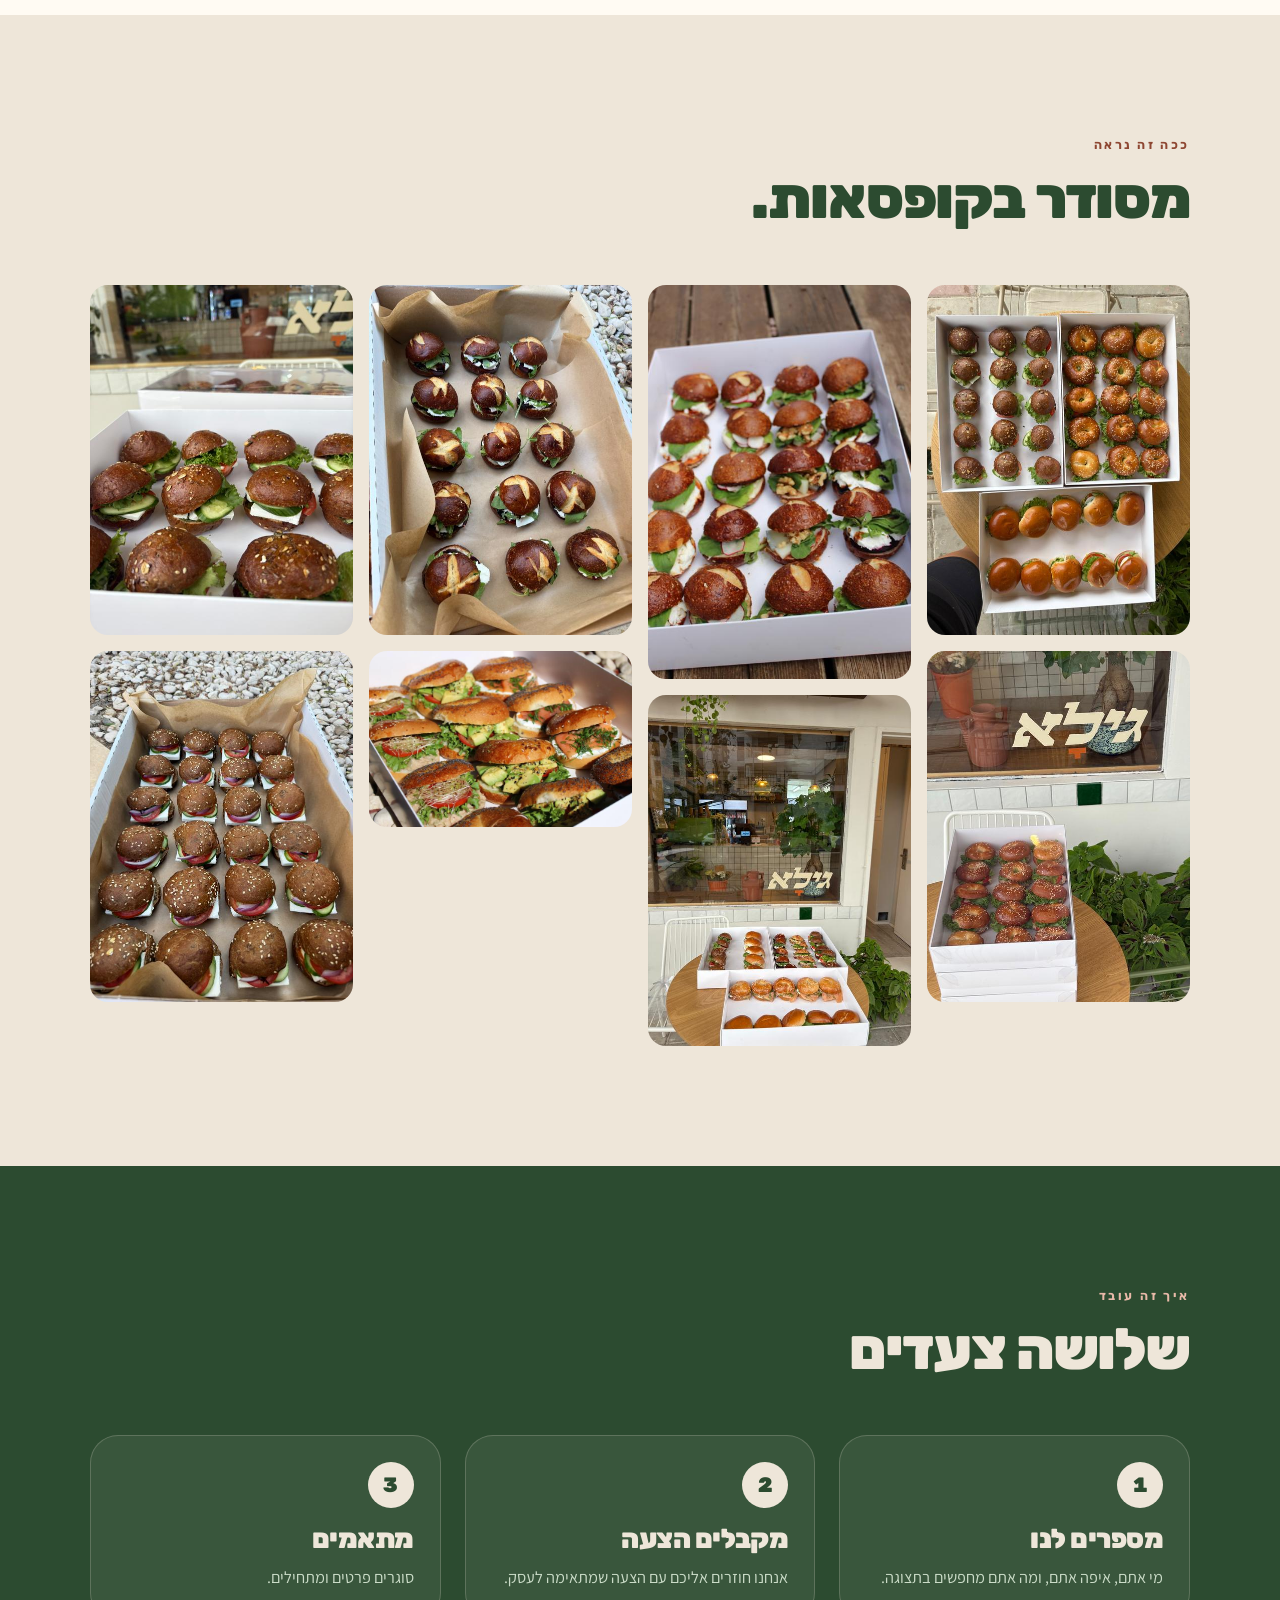
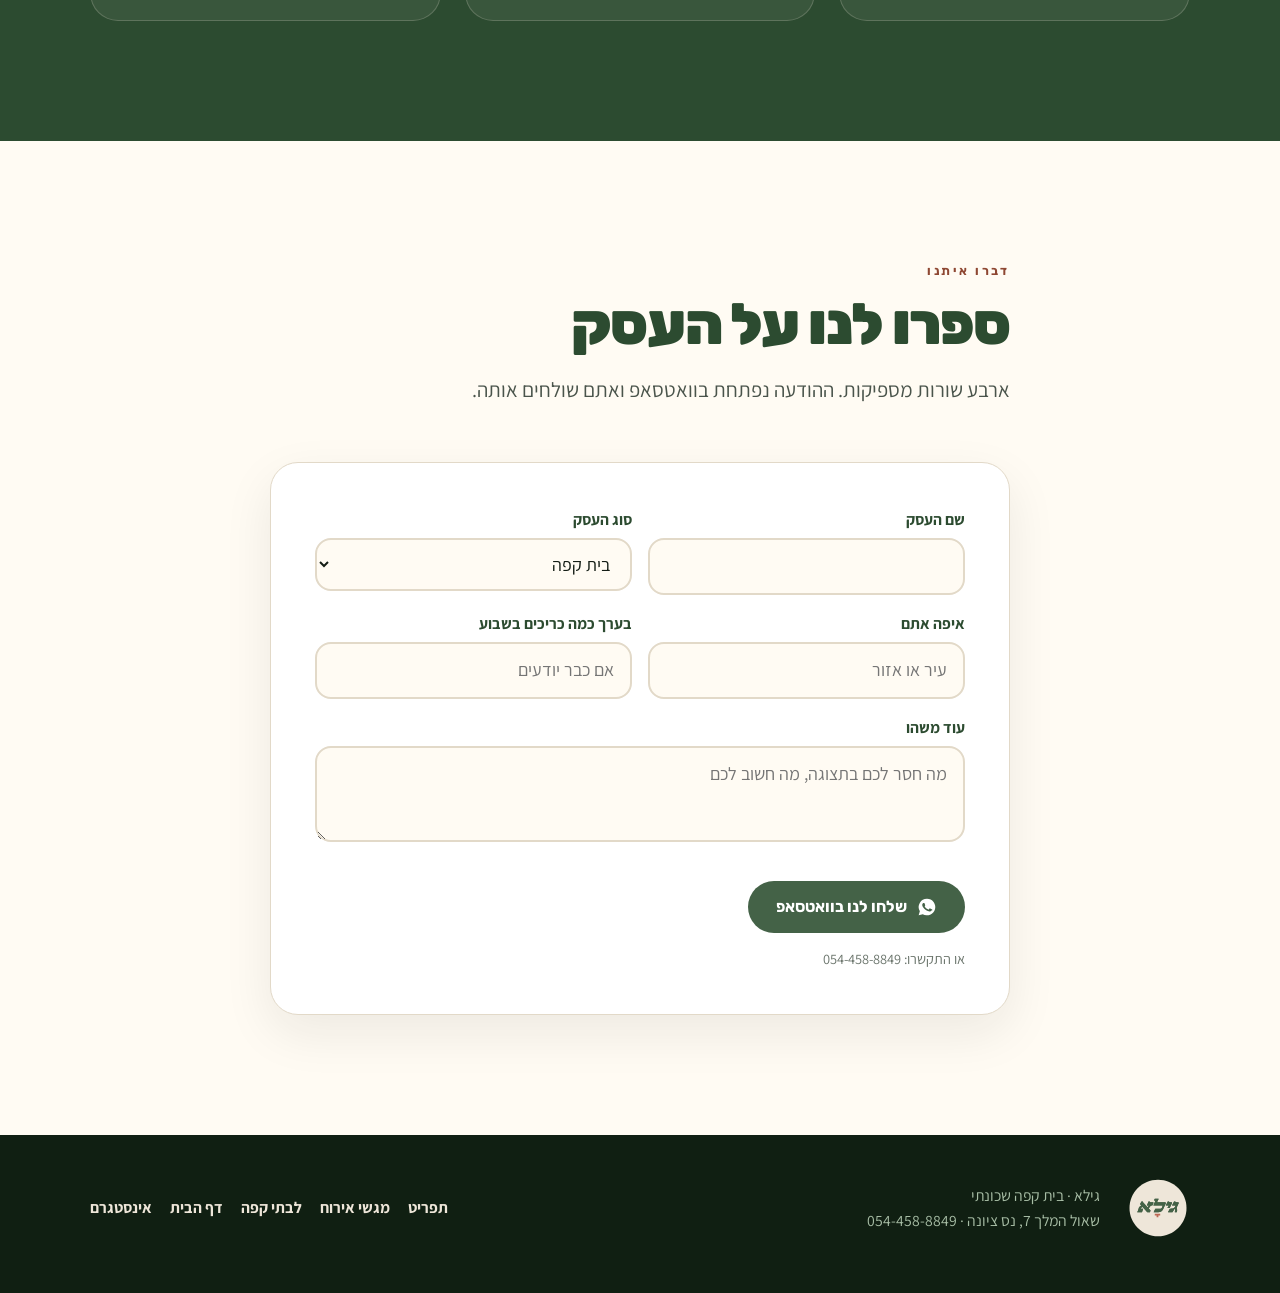
==== commit d5ee19bd: "Remove all prices and price-quote wording from home, trays, b2b Co-Authored-By: Claude Sonnet 5.5 <n" ====
--- a/b2b/index.html
+++ b/b2b/index.html
@@ -55,7 +55,7 @@
     <div class="menu-card rv">
       <h3>כריכים</h3>
       <dl><div class="it"><dt>כריך טונה</dt></div><div class="it"><dt>בייגל סלמון</dt></div><div class="it"><dt>פרעצל קממבר</dt></div><div class="it"><dt>גאודה עיזים</dt></div><div class="it"><dt>מוצרלה בפוקאצ׳ה</dt></div><div class="it"><dt>כריך סלט ביצים</dt></div><div class="it"><dt>כוסמין אבוקדו</dt></div><div class="it"><dt>כריך סלק שברה</dt></div><div class="it"><dt>כריך אנטיפסטי</dt></div></dl>
-      <p class="small" style="margin:0">הרשימה נכונה לתפריט הדלפק. היא לא הצעת מחיר ולא התחייבות להיצע.</p>
+      <p class="small" style="margin:0">הרשימה נכונה לתפריט הדלפק. היא לא התחייבות להיצע.</p>
     </div>
   </div>
 </section>
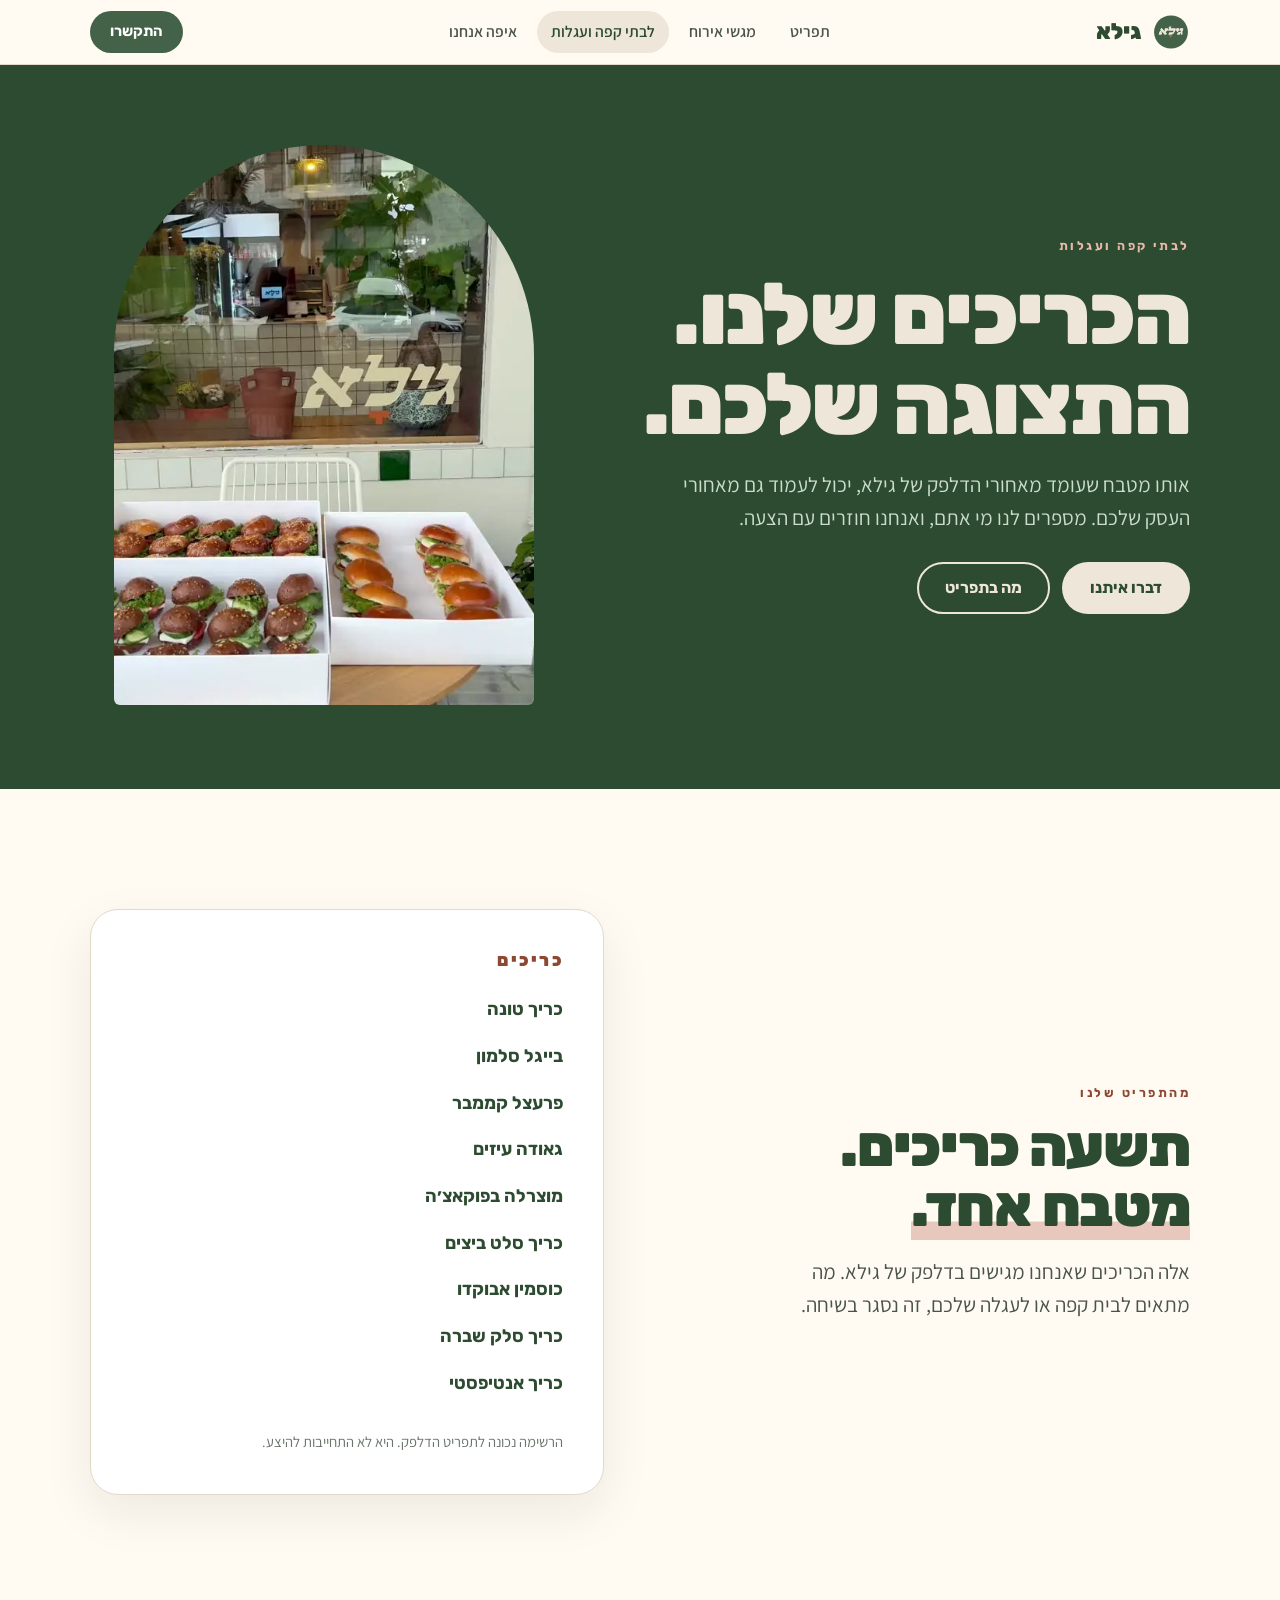
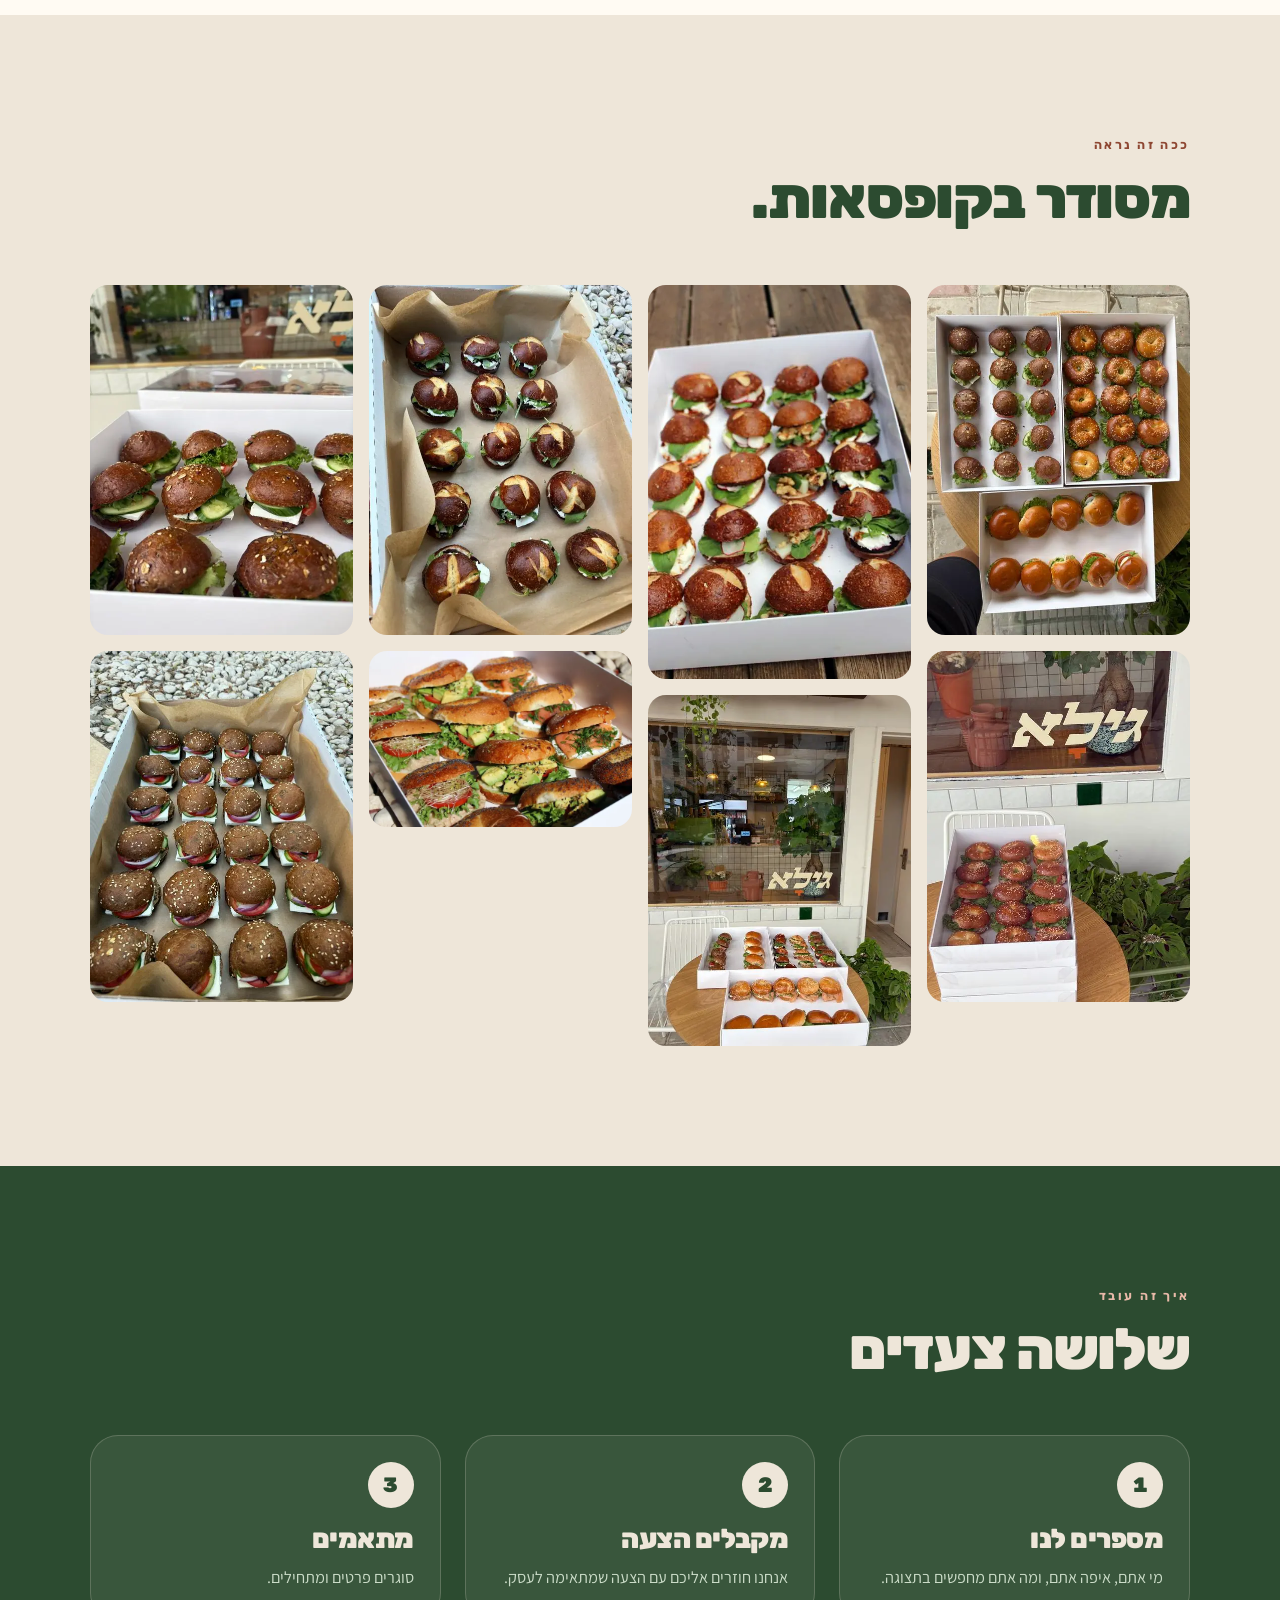
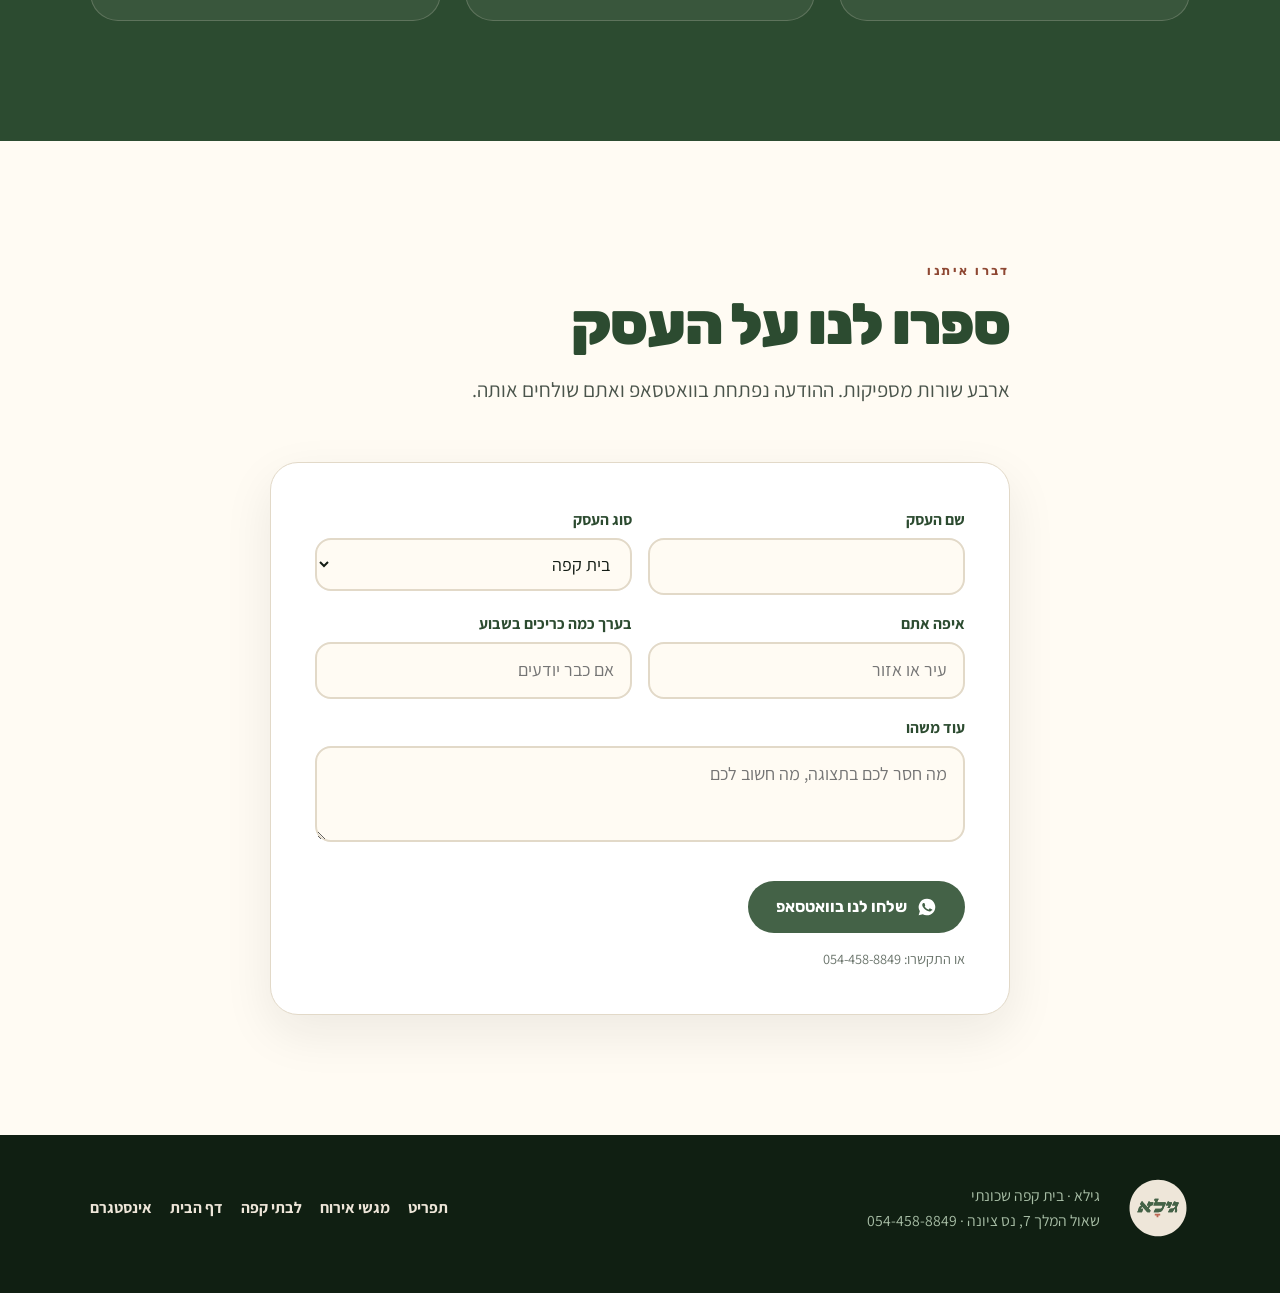
==== commit 6f0931de: "Cinematic v2: intro doors, video hero, time-aware greeting, pinned story, visual tray builder, light" ====
--- a/b2b/index.html
+++ b/b2b/index.html
@@ -16,7 +16,9 @@
 <meta name="twitter:card" content="summary_large_image">
 <link rel="preconnect" href="https://fonts.googleapis.com">
 <link rel="preconnect" href="https://fonts.gstatic.com" crossorigin>
-<link rel="stylesheet" href="https://fonts.googleapis.com/css2?family=Rubik:wght@500;700;800;900&family=Assistant:wght@400;600;700&display=swap">
+<link rel="stylesheet" href="https://fonts.googleapis.com/css2?family=Rubik:wght@500;700;800;900&family=Assistant:wght@400;600;700&display=swap" media="print" onload="this.media='all'">
+<noscript><link rel="stylesheet" href="https://fonts.googleapis.com/css2?family=Rubik:wght@500;700;800;900&family=Assistant:wght@400;600;700&display=swap"></noscript>
+<link rel="preload" as="image" href="../photos/vid1.webp" fetchpriority="high">
 <link rel="stylesheet" href="../gila.css">
 </head>
 <body>
@@ -31,6 +33,7 @@
     </ul>
     <a class="btn btn-green btn-sm call" href="tel:+972544588849">התקשרו</a>
   </div>
+  <div class="progress" aria-hidden="true"></div>
 </nav>
 
 <header class="page-hero on-dark">
@@ -41,7 +44,7 @@
       <p class="lede">אותו מטבח שעומד מאחורי הדלפק של גילא, יכול לעמוד גם מאחורי העסק שלכם. מספרים לנו מי אתם, ואנחנו חוזרים עם הצעה.</p>
       <div class="row"><a class="btn btn-cream" href="#talk">דברו איתנו</a><a class="btn btn-line" href="#range">מה בתפריט</a></div>
     </div>
-    <div class="arch"><video src="../photos/vid1.mp4" poster="../photos/vid1.jpg" autoplay muted loop playsinline preload="auto"></video></div>
+    <div class="arch"><video src="../photos/vid1.mp4" poster="../photos/vid1.webp" autoplay muted loop playsinline preload="metadata"></video></div>
   </div>
 </header>
 <main>
@@ -64,14 +67,14 @@
   <div class="wrap">
     <div class="head rv"><p class="eyebrow">ככה זה נראה</p><h2>מסודר בקופסאות.</h2></div>
     <div class="masonry rv">
-      <button type="button" data-lb="../photos/t25.jpg"><img src="../photos/t25-s.jpg" loading="lazy" alt="שלוש קופסאות מיני כריכים ובייגלה"></button>
-      <button type="button" data-lb="../photos/t14.jpg"><img src="../photos/t14-s.jpg" loading="lazy" alt="קופסת בייגלה קטנים"></button>
-      <button type="button" data-lb="../photos/t29.jpg"><img src="../photos/t29-s.jpg" loading="lazy" alt="מיני כריכים בלחמניות פרעצל"></button>
-      <button type="button" data-lb="../photos/t27.jpg"><img src="../photos/t27-s.jpg" loading="lazy" alt="קופסאות כריכים על שולחן מול החלון"></button>
-      <button type="button" data-lb="../photos/t11.jpg"><img src="../photos/t11-s.jpg" loading="lazy" alt="מיני פרעצל עם עלים"></button>
-      <button type="button" data-lb="../photos/t04.jpg"><img src="../photos/t04-s.jpg" loading="lazy" alt="קופסת בייגלה עם סלמון ואבוקדו"></button>
-      <button type="button" data-lb="../photos/t02.jpg"><img src="../photos/t02-s.jpg" loading="lazy" alt="מיני כריכים בלחמניות כהות"></button>
-      <button type="button" data-lb="../photos/t07.jpg"><img src="../photos/t07-s.jpg" loading="lazy" alt="מיני כריכים על נייר אפייה"></button>
+      <button type="button" data-lb="../photos/t25.webp"><img src="../photos/t25-s.webp" loading="lazy" alt="שלוש קופסאות מיני כריכים ובייגלה"></button>
+      <button type="button" data-lb="../photos/t14.webp"><img src="../photos/t14-s.webp" loading="lazy" alt="קופסת בייגלה קטנים"></button>
+      <button type="button" data-lb="../photos/t29.webp"><img src="../photos/t29-s.webp" loading="lazy" alt="מיני כריכים בלחמניות פרעצל"></button>
+      <button type="button" data-lb="../photos/t27.webp"><img src="../photos/t27-s.webp" loading="lazy" alt="קופסאות כריכים על שולחן מול החלון"></button>
+      <button type="button" data-lb="../photos/t11.webp"><img src="../photos/t11-s.webp" loading="lazy" alt="מיני פרעצל עם עלים"></button>
+      <button type="button" data-lb="../photos/t04.webp"><img src="../photos/t04-s.webp" loading="lazy" alt="קופסת בייגלה עם סלמון ואבוקדו"></button>
+      <button type="button" data-lb="../photos/t02.webp"><img src="../photos/t02-s.webp" loading="lazy" alt="מיני כריכים בלחמניות כהות"></button>
+      <button type="button" data-lb="../photos/t07.webp"><img src="../photos/t07-s.webp" loading="lazy" alt="מיני כריכים על נייר אפייה"></button>
     </div>
   </div>
 </section>
@@ -114,8 +117,13 @@
     <div class="links"><a href="../menu/">תפריט</a><a href="../trays/">מגשי אירוח</a><a href="../b2b/">לבתי קפה</a><a href="../">דף הבית</a><a href="https://instagram.com/gila.cafe" rel="noopener">אינסטגרם</a></div>
   </div>
 </footer>
-<a class="fab" href="https://wa.me/972544588849" rel="noopener"><svg viewBox="0 0 24 24" fill="currentColor" aria-hidden="true"><path d="M12 2a10 10 0 0 0-8.6 15.1L2 22l5-1.3A10 10 0 1 0 12 2Zm5.2 14.1c-.2.6-1.3 1.2-1.8 1.2-.5.1-1 .2-3.3-.7-2.8-1.2-4.6-4-4.7-4.2-.1-.2-1.1-1.5-1.1-2.8 0-1.3.7-2 .9-2.2.2-.3.5-.3.7-.3h.5c.2 0 .4 0 .6.5l.8 2c.1.2.1.4 0 .6l-.4.6c-.2.2-.3.4-.1.7.2.3.8 1.3 1.7 2.1 1.2 1 2.1 1.3 2.4 1.5.3.1.5.1.7-.1l1-1.2c.2-.3.4-.2.7-.1l1.9.9c.3.1.5.2.6.3.1.2.1.8-.1 1.4Z"/></svg>וואטסאפ</a>
+<nav class="abar" aria-label="פעולות מהירות">
+  <a href="tel:+972544588849"><svg viewBox="0 0 24 24" fill="none" stroke="currentColor" stroke-width="2" stroke-linecap="round" stroke-linejoin="round" aria-hidden="true"><path d="M22 16.9v3a2 2 0 0 1-2.2 2 19.8 19.8 0 0 1-8.6-3.1 19.5 19.5 0 0 1-6-6A19.8 19.8 0 0 1 2.1 4.2 2 2 0 0 1 4.1 2h3a2 2 0 0 1 2 1.7c.1 1 .4 1.9.7 2.8a2 2 0 0 1-.5 2.1L8.1 9.9a16 16 0 0 0 6 6l1.3-1.3a2 2 0 0 1 2.1-.4c.9.3 1.8.6 2.8.7a2 2 0 0 1 1.7 2z"/></svg>התקשרו</a>
+  <a class="pri" href="https://wa.me/972544588849" rel="noopener"><svg viewBox="0 0 24 24" fill="currentColor" aria-hidden="true"><path d="M12 2a10 10 0 0 0-8.6 15.1L2 22l5-1.3A10 10 0 1 0 12 2Zm5.2 14.1c-.2.6-1.3 1.2-1.8 1.2-.5.1-1 .2-3.3-.7-2.8-1.2-4.6-4-4.7-4.2-.1-.2-1.1-1.5-1.1-2.8 0-1.3.7-2 .9-2.2.2-.3.5-.3.7-.3h.5c.2 0 .4 0 .6.5l.8 2c.1.2.1.4 0 .6l-.4.6c-.2.2-.3.4-.1.7.2.3.8 1.3 1.7 2.1 1.2 1 2.1 1.3 2.4 1.5.3.1.5.1.7-.1l1-1.2c.2-.3.4-.2.7-.1l1.9.9c.3.1.5.2.6.3.1.2.1.8-.1 1.4Z"/></svg>וואטסאפ</a>
+  <a href="https://waze.com/ul?q=%D7%A9%D7%90%D7%95%D7%9C%20%D7%94%D7%9E%D7%9C%D7%9A%207%20%D7%A0%D7%A1%20%D7%A6%D7%99%D7%95%D7%A0%D7%94&navigate=yes" rel="noopener"><svg viewBox="0 0 24 24" fill="none" stroke="currentColor" stroke-width="2" stroke-linecap="round" stroke-linejoin="round" aria-hidden="true"><path d="M12 21s7-6.1 7-11.5A7 7 0 0 0 5 9.5C5 14.9 12 21 12 21z"/><circle cx="12" cy="9.5" r="2.5"/></svg>נווטו</a>
+</nav>
 <script src="../gila.js"></script>
+<script src="../fx.js"></script>
 
 <script>
 (function(){
--- a/gila.css
+++ b/gila.css
@@ -262,3 +262,138 @@
 
 h1,h2,h3,.hero .sub,.lede{text-wrap:balance}
 html,body{overflow-x:clip}
+
+/* ═══════════════ v2 — cinematic layer ═══════════════ */
+.nav{transition:background .35s,border-color .35s,box-shadow .35s}
+.nav .progress{position:absolute;inset-inline:0;bottom:-1px;height:2px;background:var(--terracotta);transform-origin:right;transform:scaleX(0);pointer-events:none}
+.nav--over{background:transparent;border-bottom-color:transparent;backdrop-filter:none;-webkit-backdrop-filter:none}
+.nav--over .brand{color:var(--cream)}
+.nav--over ul a{color:#CBDCC8}
+.nav--over ul a:hover,.nav--over ul a[aria-current]{background:rgba(238,230,217,.14);color:#fff}
+.nav--over .btn-green{background:var(--cream);color:var(--green-deep)}
+.nav--over .progress{opacity:0}
+.nav--over .lg-g{display:none}
+.nav:not(.nav--over) .lg-c{display:none}
+.lg-c{width:38px;height:auto}
+
+/* hero */
+.hero2{position:relative;isolation:isolate;overflow:hidden;background:var(--green-900);color:var(--cream);min-height:100svh;display:flex;align-items:flex-end;margin-top:-65px}
+.hero2 .hero-media{position:absolute;inset:0;z-index:-2;overflow:hidden}
+.hero2 .hero-media video,.hero2 .hero-media img{width:100%;height:100%;object-fit:cover;display:block}
+.hero2::after{content:"";position:absolute;inset:0;z-index:-1;
+  background:linear-gradient(180deg,rgba(16,31,18,.55) 0%,rgba(16,31,18,.12) 28%,rgba(16,31,18,.5) 62%,rgba(16,31,18,.92) 100%)}
+.hero2[data-tod=evening]::after{background:linear-gradient(180deg,rgba(40,18,10,.55) 0%,rgba(40,18,10,.15) 30%,rgba(34,22,12,.55) 62%,rgba(16,24,14,.94) 100%)}
+.hero2 .hero-in{width:100%;padding-top:110px;padding-bottom:calc(54px + env(safe-area-inset-bottom))}
+.hero2 .hero-tx{max-width:640px}
+.hero2 h1{font-size:clamp(5.4rem,30vw,12rem);color:var(--cream);line-height:.86;letter-spacing:-.045em;margin:6px 0 0;text-shadow:0 6px 40px rgba(0,0,0,.35)}
+.hero2 .greet{font-family:var(--display);font-weight:800;font-size:clamp(1.5rem,5.6vw,2.4rem);line-height:1.15;margin:18px 0 0;color:var(--cream)}
+.hero2 .sub{font-size:clamp(1.02rem,3.2vw,1.2rem);color:#D9E5D6;margin:10px 0 0;max-width:30em}
+.hero2 .status{margin-top:22px}
+.hero2 .eyebrow{color:#E8B9A8}
+.cue{position:absolute;inset-inline-start:50%;bottom:16px;width:26px;height:44px;border:2px solid rgba(238,230,217,.55);border-radius:14px;transform:translateX(50%);display:none}
+.cue::after{content:"";position:absolute;top:8px;inset-inline-start:50%;width:4px;height:8px;border-radius:2px;background:var(--cream);transform:translateX(50%);animation:cue 1.8s infinite}
+@keyframes cue{0%{opacity:0;transform:translate(50%,0)}30%{opacity:1}100%{opacity:0;transform:translate(50%,14px)}}
+@media (min-width:900px){
+  .hero2{align-items:center;background:var(--green-deep)}
+  .hero2::after,.hero2[data-tod]::after{background:radial-gradient(900px 600px at 80% 20%,rgba(68,98,71,.7),transparent 70%)}
+  .hero2[data-tod=evening]::after{background:radial-gradient(900px 600px at 80% 20%,rgba(120,70,40,.45),transparent 70%)}
+  .hero2 .hero-media{inset:auto;position:relative;z-index:0;grid-column:2;grid-row:1;width:min(100%,430px);justify-self:center;aspect-ratio:9/13.2;border-radius:999px 999px 34px 34px;box-shadow:0 40px 90px rgba(0,0,0,.45)}
+  .hero2 .hero-in{display:grid;grid-template-columns:1.1fr .9fr;gap:60px;align-items:center;padding-top:110px;padding-bottom:70px}
+  .hero2 h1{font-size:clamp(8rem,17vw,15rem)}
+  .hero2 .hero-tx{grid-column:1;grid-row:1}
+  .cue{display:block}
+}
+/* hero entrance */
+[data-in]{opacity:0;transform:translateY(26px);transition:opacity .9s cubic-bezier(.2,.7,.2,1),transform .9s cubic-bezier(.2,.7,.2,1)}
+.ready [data-in]{opacity:1;transform:none}
+.ready [data-in="2"]{transition-delay:.12s}.ready [data-in="3"]{transition-delay:.24s}.ready [data-in="4"]{transition-delay:.36s}.ready [data-in="5"]{transition-delay:.48s}
+.no-js [data-in]{opacity:1;transform:none}
+
+/* intro doors */
+.intro{position:fixed;inset:0;z-index:200;display:flex;pointer-events:all;cursor:pointer}
+.intro i{flex:1;background:var(--green-deep);transition:transform .95s cubic-bezier(.77,0,.18,1)}
+.intro .badge{position:absolute;inset:0;margin:auto;width:120px;height:auto;transition:opacity .35s,transform .6s cubic-bezier(.2,.7,.2,1);animation:badgeIn .7s cubic-bezier(.2,.7,.2,1) both}
+@keyframes badgeIn{from{opacity:0;transform:scale(.7)}}
+.intro.go .badge{opacity:0;transform:scale(1.15)}
+.intro.go i:first-child{transform:translateX(100%)}
+.intro.go i:last-child{transform:translateX(-100%)}
+.intro.done{display:none}
+html.skip-intro .intro,.no-js .intro{display:none}
+
+/* sticky story */
+.story{position:relative;height:340vh;background:var(--green-deep);color:var(--cream)}
+.story .stage{position:sticky;top:0;height:100svh;display:grid;grid-template-rows:56% 44%;overflow:hidden}
+.story .shots{position:relative;overflow:hidden}
+.story .shots img{position:absolute;inset:0;width:100%;height:100%;object-fit:cover;opacity:0;transform:scale(1.08);transition:opacity .9s ease,transform 1.6s cubic-bezier(.2,.7,.2,1)}
+.story .shots img.on{opacity:1;transform:scale(1)}
+.story .shots::after{content:"";position:absolute;inset:0;background:linear-gradient(180deg,rgba(44,75,48,.0) 60%,var(--green-deep) 100%)}
+.story .copy{position:relative;padding:8px var(--gut) calc(26px + env(safe-area-inset-bottom));display:flex;flex-direction:column;justify-content:center}
+.story .eyebrow{color:#E8B9A8}
+.story .steps2{position:relative;min-height:9.5rem}
+.story .st{position:absolute;inset:0;opacity:0;transform:translateY(18px);transition:opacity .6s,transform .6s}
+.story .st.on{opacity:1;transform:none}
+.story .st h2{color:var(--cream);font-size:clamp(2.1rem,9vw,3.4rem)}
+.story .st p{margin:10px 0 0;color:#CBDCC8;font-size:1.08rem;max-width:26em}
+.story .dots2{display:flex;gap:8px;margin-top:16px}
+.story .dots2 b{width:34px;height:4px;border-radius:2px;background:rgba(238,230,217,.25);transition:background .4s,width .4s}
+.story .dots2 b.on{background:var(--cream);width:54px}
+@media (min-width:900px){
+  .story .stage{grid-template-rows:none;grid-template-columns:1fr 1fr}
+  .story .shots{margin:84px 0 40px var(--gut);border-radius:34px;order:2}
+  .story .shots::after{display:none}
+  .story .copy{padding:56px max(var(--gut),calc((100vw - var(--max))/2 + var(--gut))) 0 56px;order:1;justify-content:center}
+  .story .st h2{font-size:clamp(3rem,5vw,4.6rem)}
+}
+@media (prefers-reduced-motion:reduce){.story{height:auto}.story .stage{position:relative;height:auto;display:block}.story .shots{display:none}.story .steps2{min-height:0;display:grid;gap:24px}.story .st{position:static;opacity:1;transform:none}.story .dots2{display:none}.story .copy{padding:60px var(--gut)}}
+
+/* rail drag */
+.rail.drag{cursor:grab;scroll-snap-type:none}
+.rail.dragging{cursor:grabbing}.rail.dragging *{pointer-events:none}
+.rail img{-webkit-user-drag:none;user-select:none}
+
+/* micro */
+.tilt{transform-style:preserve-3d;will-change:transform}
+.btn-green,.btn-cream{position:relative;overflow:hidden}
+.btn-green::after,.btn-cream::after{content:"";position:absolute;inset:0;background:linear-gradient(105deg,transparent 35%,rgba(255,255,255,.28) 50%,transparent 65%);transform:translateX(120%);transition:transform .8s}
+.btn-green:hover::after,.btn-cream:hover::after{transform:translateX(-120%)}
+.mag{will-change:transform}
+
+/* action bar (phones) replaces the lone whatsapp fab */
+.abar{position:fixed;inset-inline:12px;bottom:calc(12px + env(safe-area-inset-bottom));z-index:60;display:none;gap:8px;padding:8px;border-radius:999px;
+  background:rgba(16,31,18,.88);backdrop-filter:blur(14px);-webkit-backdrop-filter:blur(14px);box-shadow:0 14px 40px rgba(0,0,0,.35);transform:translateY(0);transition:transform .4s}
+.abar a{flex:1;display:flex;align-items:center;justify-content:center;gap:8px;min-height:48px;border-radius:999px;color:var(--cream);text-decoration:none;font-family:var(--display);font-weight:700;font-size:.95rem}
+.abar a.pri{background:var(--cream);color:var(--green-deep)}
+.abar svg{width:19px;height:19px}
+@media (max-width:820px){.abar{display:flex}.fab{display:none!important}}
+.abar.hide{transform:translateY(140%)}
+
+/* trays visual builder */
+.cards8{display:grid;grid-template-columns:repeat(2,1fr);gap:12px}
+@media (min-width:700px){.cards8{grid-template-columns:repeat(4,1fr)}}
+.pick{position:relative;border-radius:22px;overflow:hidden;background:var(--cream);cursor:pointer;aspect-ratio:4/5;display:block;border:3px solid transparent;transition:border-color .2s,transform .2s}
+.pick input{position:absolute;opacity:0;inset:0;margin:0;cursor:pointer;z-index:2}
+.pick img{width:100%;height:100%;object-fit:cover;transition:transform .6s}
+.pick:hover img{transform:scale(1.05)}
+.pick span{position:absolute;inset-inline:0;bottom:0;padding:34px 12px 12px;color:#fff;font-family:var(--display);font-weight:800;font-size:1rem;background:linear-gradient(transparent,rgba(16,31,18,.85))}
+.pick::after{content:"✓";position:absolute;top:10px;inset-inline-start:10px;width:34px;height:34px;border-radius:50%;background:var(--cream);color:var(--green-deep);display:grid;place-items:center;font-weight:900;transform:scale(0);transition:transform .25s cubic-bezier(.2,.9,.3,1.4)}
+.pick:has(input:checked){border-color:var(--green)}
+.pick:has(input:checked)::after{transform:scale(1)}
+.pick:has(input:focus-visible){outline:3px solid var(--terracotta);outline-offset:2px}
+.box{display:grid;grid-template-columns:repeat(4,1fr);gap:8px;padding:12px;border-radius:22px;background:#fff;border:2px dashed var(--rule);margin:0 0 6px}
+@media (min-width:700px){.box{grid-template-columns:repeat(8,1fr)}}
+.box .slot{aspect-ratio:1;border-radius:50%;background:var(--page);border:1px dashed var(--rule);overflow:hidden}
+.box .slot img{width:100%;height:100%;object-fit:cover;animation:pop .4s cubic-bezier(.2,.9,.3,1.4)}
+@keyframes pop{from{transform:scale(0)}}
+.boxcap{font-family:var(--display);font-weight:700;color:var(--ink-faint);font-size:.9rem;margin:0 0 20px}
+
+/* lightbox v2 */
+.lb .nx,.lb .pv{position:absolute;top:50%;width:52px;height:52px;margin-top:-26px;border-radius:50%;border:0;background:rgba(238,230,217,.92);color:var(--green-deep);font-size:1.5rem;font-weight:700;cursor:pointer}
+.lb .nx{inset-inline-start:14px}.lb .pv{inset-inline-end:14px}
+.lb .ct{position:absolute;bottom:18px;inset-inline:0;text-align:center;color:var(--cream);font-family:var(--display);font-weight:700}
+@media (max-width:600px){.lb .nx,.lb .pv{top:auto;bottom:14px;margin:0}}
+
+@media (max-width:820px){.hero2 .row .btn-line:last-child{display:none}.hero2 .hero-in{padding-bottom:calc(104px + env(safe-area-inset-bottom))}}
+
+.hero2 h1{line-height:0;margin:4px 0 0}
+.hero2 h1 img{width:clamp(230px,64vw,430px);height:auto;filter:drop-shadow(0 6px 30px rgba(0,0,0,.35))}
+@media (min-width:900px){.hero2 h1 img{width:clamp(380px,36vw,600px)}}
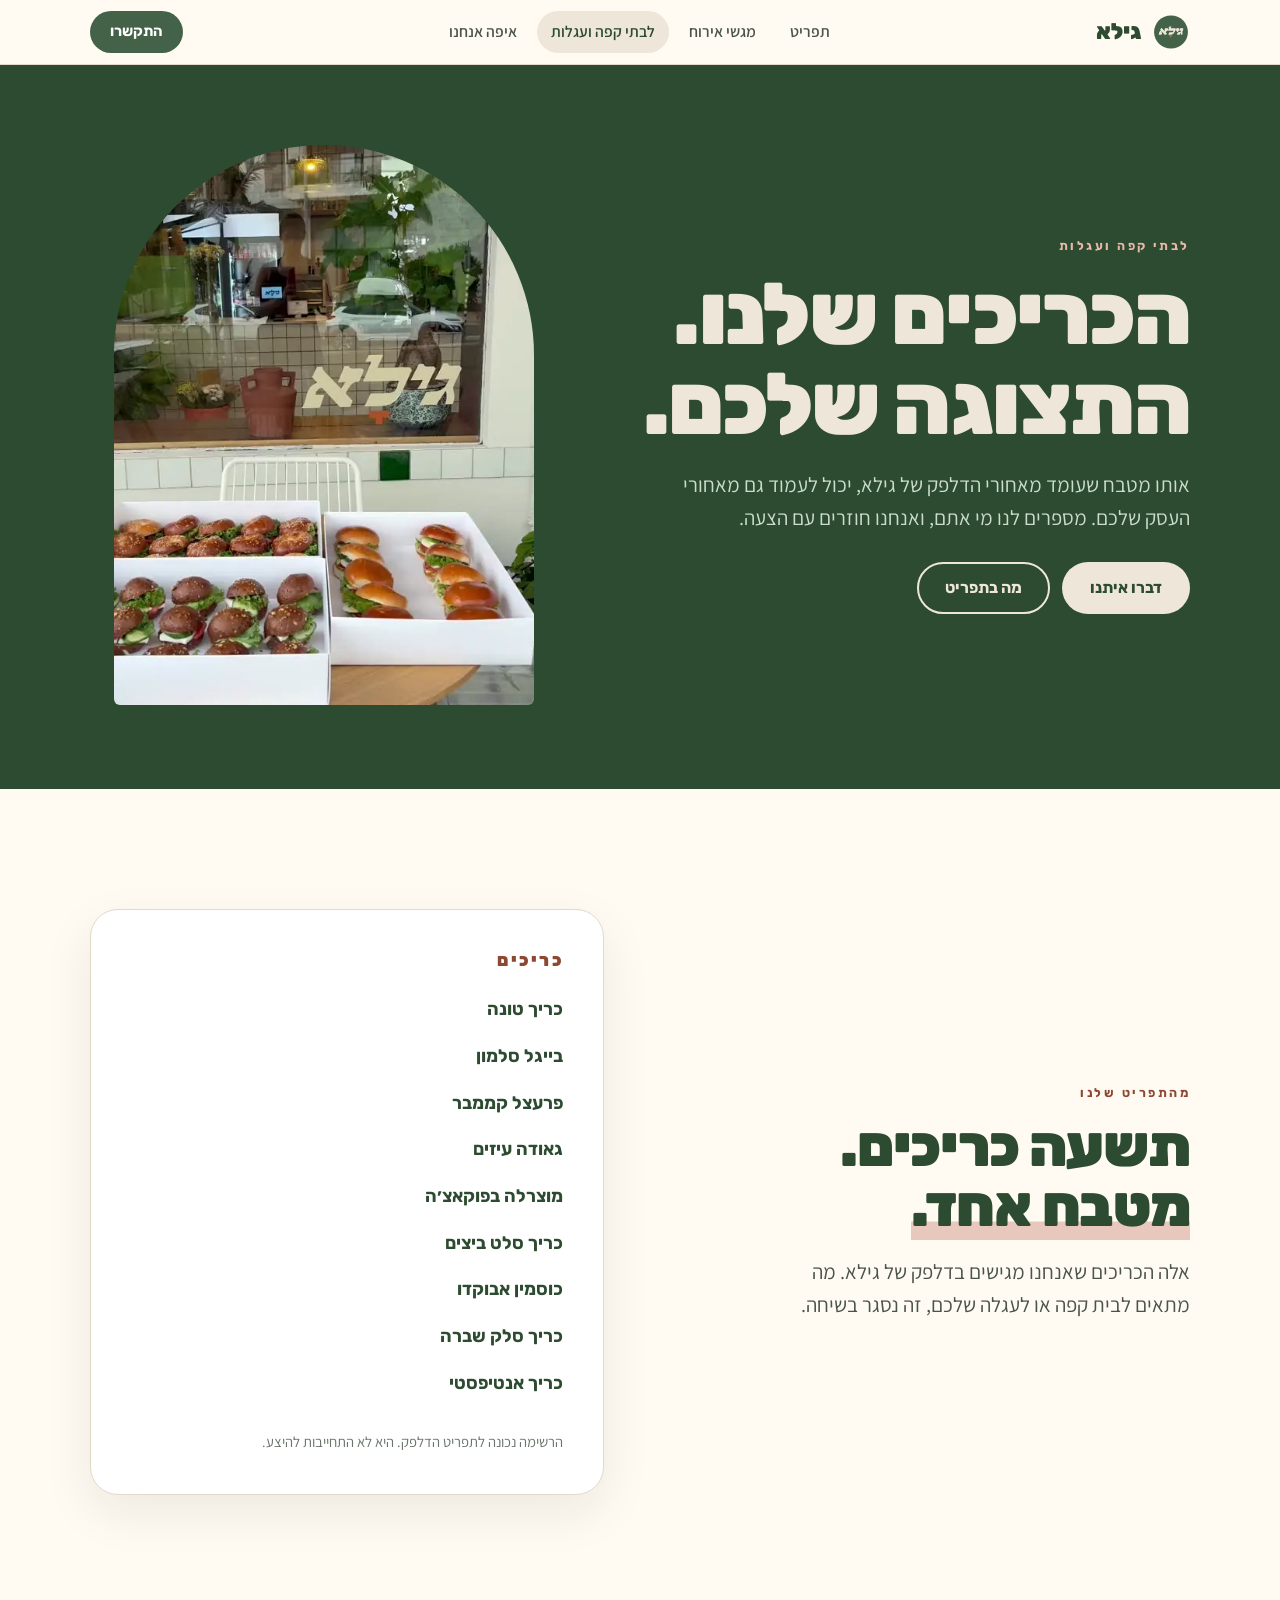
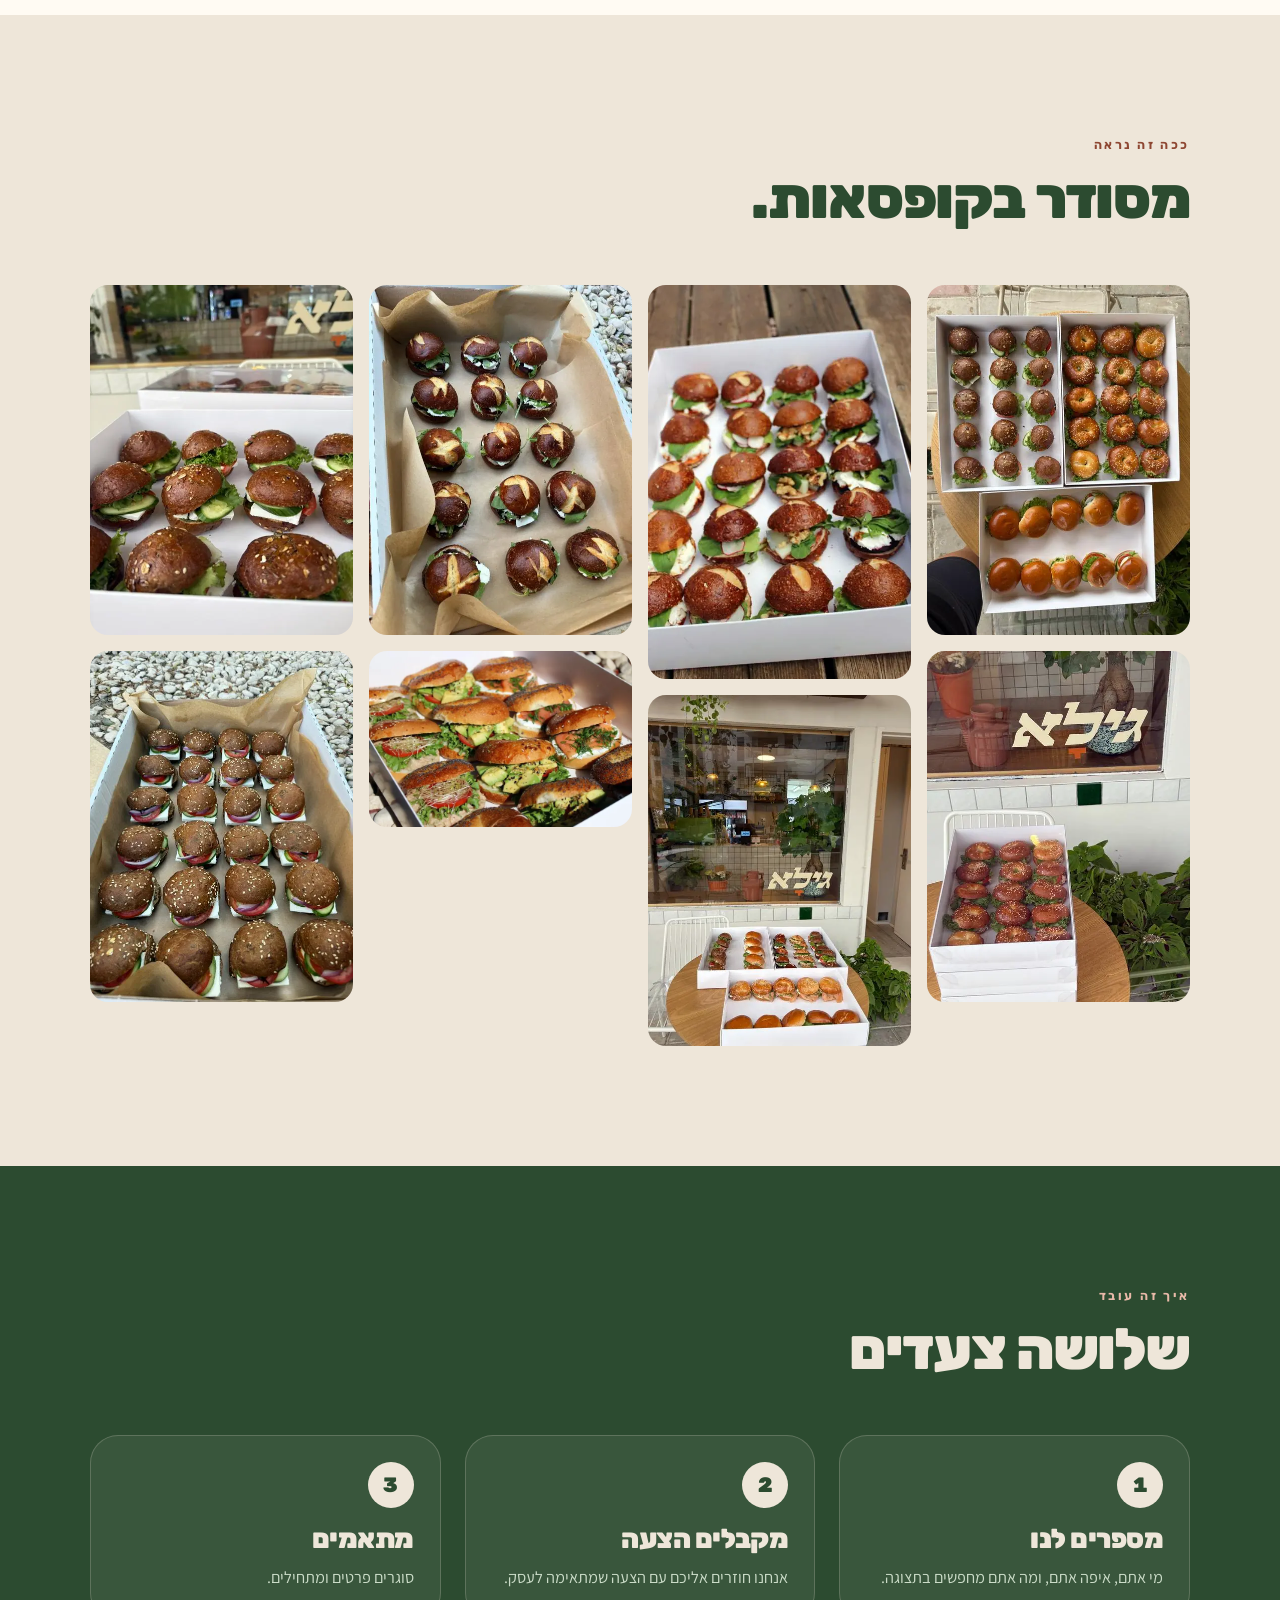
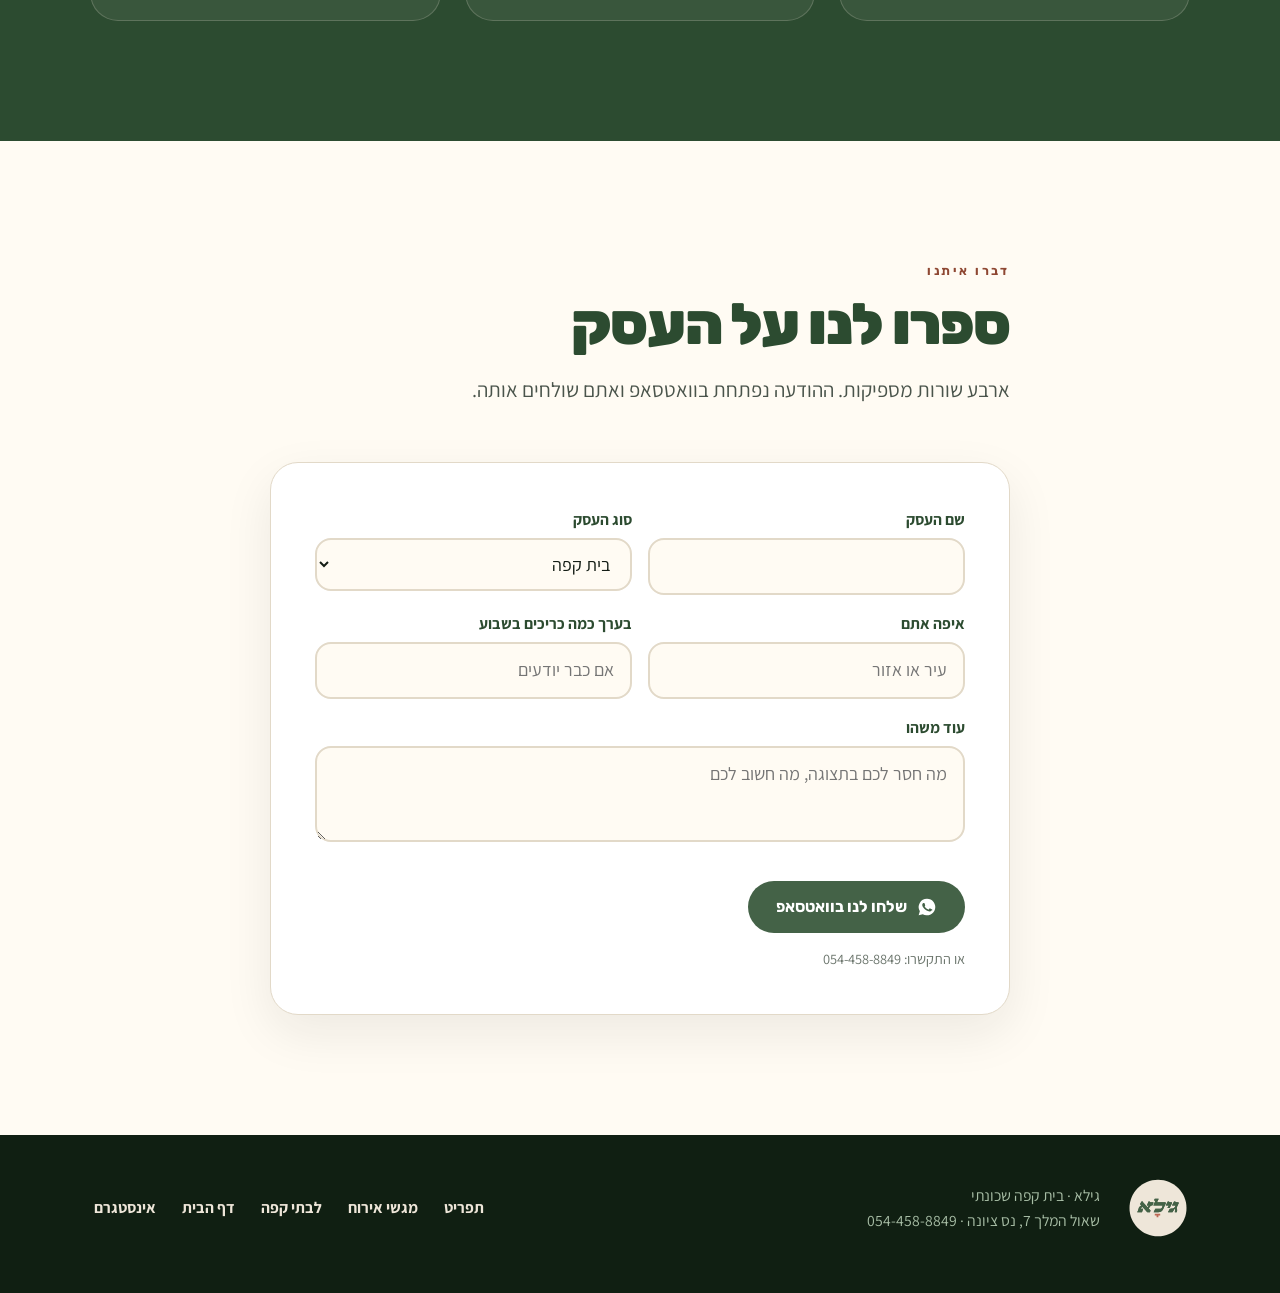
==== commit 309a07f2: "Auto-save: 2026-10-09 11:34" ====
--- a/b2b/index.html
+++ b/b2b/index.html
@@ -6,6 +6,7 @@
 <title>כריכים לבתי קפה ועגלות — גילא, נס ציונה</title>
 <meta name="description" content="הכריכים של גילא לבתי קפה ועגלות קפה. מספרים לנו על העסק ומקבלים הצעה.">
 <meta name="theme-color" content="#2C4B30">
+<link rel="canonical" href="https://idobachartau.github.io/gila-cafe/b2b/">
 <link rel="icon" href="../logo-badge-cream.svg" type="image/svg+xml">
 <meta property="og:type" content="website">
 <meta property="og:title" content="כריכים לבתי קפה ועגלות — גילא, נס ציונה">
@@ -22,6 +23,7 @@
 <link rel="stylesheet" href="../gila.css">
 </head>
 <body>
+<a class="skip" href="#main">דלגו לתוכן</a>
 <nav class="nav" aria-label="ראשי">
   <div class="wrap">
     <a class="brand" href="../"><img src="../brand/logo-badge-green.svg" alt="" width="38" height="35">גילא</a>
@@ -47,7 +49,7 @@
     <div class="arch"><video src="../photos/vid1.mp4" poster="../photos/vid1.webp" autoplay muted loop playsinline preload="metadata"></video></div>
   </div>
 </header>
-<main>
+<main id="main">
 <section id="range">
   <div class="wrap split">
     <div class="rv">
@@ -67,14 +69,14 @@
   <div class="wrap">
     <div class="head rv"><p class="eyebrow">ככה זה נראה</p><h2>מסודר בקופסאות.</h2></div>
     <div class="masonry rv">
-      <button type="button" data-lb="../photos/t25.webp"><img src="../photos/t25-s.webp" loading="lazy" alt="שלוש קופסאות מיני כריכים ובייגלה"></button>
-      <button type="button" data-lb="../photos/t14.webp"><img src="../photos/t14-s.webp" loading="lazy" alt="קופסת בייגלה קטנים"></button>
-      <button type="button" data-lb="../photos/t29.webp"><img src="../photos/t29-s.webp" loading="lazy" alt="מיני כריכים בלחמניות פרעצל"></button>
-      <button type="button" data-lb="../photos/t27.webp"><img src="../photos/t27-s.webp" loading="lazy" alt="קופסאות כריכים על שולחן מול החלון"></button>
-      <button type="button" data-lb="../photos/t11.webp"><img src="../photos/t11-s.webp" loading="lazy" alt="מיני פרעצל עם עלים"></button>
-      <button type="button" data-lb="../photos/t04.webp"><img src="../photos/t04-s.webp" loading="lazy" alt="קופסת בייגלה עם סלמון ואבוקדו"></button>
-      <button type="button" data-lb="../photos/t02.webp"><img src="../photos/t02-s.webp" loading="lazy" alt="מיני כריכים בלחמניות כהות"></button>
-      <button type="button" data-lb="../photos/t07.webp"><img src="../photos/t07-s.webp" loading="lazy" alt="מיני כריכים על נייר אפייה"></button>
+      <button type="button" data-lb="../photos/t25.webp"><img width="525" height="700" src="../photos/t25-s.webp" loading="lazy" alt="שלוש קופסאות מיני כריכים ובייגלה"></button>
+      <button type="button" data-lb="../photos/t14.webp"><img width="525" height="700" src="../photos/t14-s.webp" loading="lazy" alt="קופסת בייגלה קטנים"></button>
+      <button type="button" data-lb="../photos/t29.webp"><img width="467" height="700" src="../photos/t29-s.webp" loading="lazy" alt="מיני כריכים בלחמניות פרעצל"></button>
+      <button type="button" data-lb="../photos/t27.webp"><img width="525" height="700" src="../photos/t27-s.webp" loading="lazy" alt="קופסאות כריכים על שולחן מול החלון"></button>
+      <button type="button" data-lb="../photos/t11.webp"><img width="525" height="700" src="../photos/t11-s.webp" loading="lazy" alt="מיני פרעצל עם עלים"></button>
+      <button type="button" data-lb="../photos/t04.webp"><img width="700" height="467" src="../photos/t04-s.webp" loading="lazy" alt="קופסת בייגלה עם סלמון ואבוקדו"></button>
+      <button type="button" data-lb="../photos/t02.webp"><img width="525" height="700" src="../photos/t02-s.webp" loading="lazy" alt="מיני כריכים בלחמניות כהות"></button>
+      <button type="button" data-lb="../photos/t07.webp"><img width="525" height="700" src="../photos/t07-s.webp" loading="lazy" alt="מיני כריכים על נייר אפייה"></button>
     </div>
   </div>
 </section>
@@ -130,7 +132,7 @@
   var f=document.getElementById("f"), send=document.getElementById("send");
   function v(id){ return document.getElementById(id).value.trim(); }
   function update(){
-    var L=["היי גילא, אני מעוניין להתעניין בכריכים לעסק."];
+    var L=["היי גילא, אשמח לשמוע על כריכים לעסק שלי."];
     if(v("bn")) L.push("שם העסק: "+v("bn"));
     L.push("סוג: "+v("ty"));
     if(v("ct")) L.push("איפה: "+v("ct"));
--- a/gila.css
+++ b/gila.css
@@ -281,8 +281,8 @@
 .hero2 .hero-media{position:absolute;inset:0;z-index:-2;overflow:hidden}
 .hero2 .hero-media video,.hero2 .hero-media img{width:100%;height:100%;object-fit:cover;display:block}
 .hero2::after{content:"";position:absolute;inset:0;z-index:-1;
-  background:linear-gradient(180deg,rgba(16,31,18,.55) 0%,rgba(16,31,18,.12) 28%,rgba(16,31,18,.5) 62%,rgba(16,31,18,.92) 100%)}
-.hero2[data-tod=evening]::after{background:linear-gradient(180deg,rgba(40,18,10,.55) 0%,rgba(40,18,10,.15) 30%,rgba(34,22,12,.55) 62%,rgba(16,24,14,.94) 100%)}
+  background:linear-gradient(180deg,rgba(16,31,18,.55) 0%,rgba(16,31,18,.1) 24%,rgba(16,31,18,.62) 50%,rgba(16,31,18,.9) 74%,rgba(16,31,18,.96) 100%)}
+.hero2[data-tod=evening]::after{background:linear-gradient(180deg,rgba(40,18,10,.55) 0%,rgba(40,18,10,.12) 24%,rgba(34,22,12,.62) 50%,rgba(20,20,12,.9) 74%,rgba(16,24,14,.96) 100%)}
 .hero2 .hero-in{width:100%;padding-top:110px;padding-bottom:calc(54px + env(safe-area-inset-bottom))}
 .hero2 .hero-tx{max-width:640px}
 .hero2 h1{font-size:clamp(5.4rem,30vw,12rem);color:var(--cream);line-height:.86;letter-spacing:-.045em;margin:6px 0 0;text-shadow:0 6px 40px rgba(0,0,0,.35)}
@@ -397,3 +397,12 @@
 .hero2 h1{line-height:0;margin:4px 0 0}
 .hero2 h1 img{width:clamp(230px,64vw,430px);height:auto;filter:drop-shadow(0 6px 30px rgba(0,0,0,.35))}
 @media (min-width:900px){.hero2 h1 img{width:clamp(380px,36vw,600px)}}
+
+/* ── fixes ───────────────────────────────────────────── */
+.hero2 .eyebrow,.hero2 .greet,.hero2 .sub{text-shadow:0 1px 14px rgba(0,0,0,.55)}
+.hero2 .eyebrow{color:#F2CDBE}
+footer .links a{display:inline-flex;align-items:center;min-height:44px;padding-inline:4px}
+.nav .brand{min-height:44px}
+@media (max-width:820px){.story .copy{padding-bottom:calc(104px + env(safe-area-inset-bottom))}}
+.skip{position:absolute;inset-inline-start:12px;top:-60px;z-index:300;background:var(--cream);color:var(--green-deep);padding:12px 18px;border-radius:999px;font-family:var(--display);font-weight:800;text-decoration:none}
+.skip:focus{top:12px}
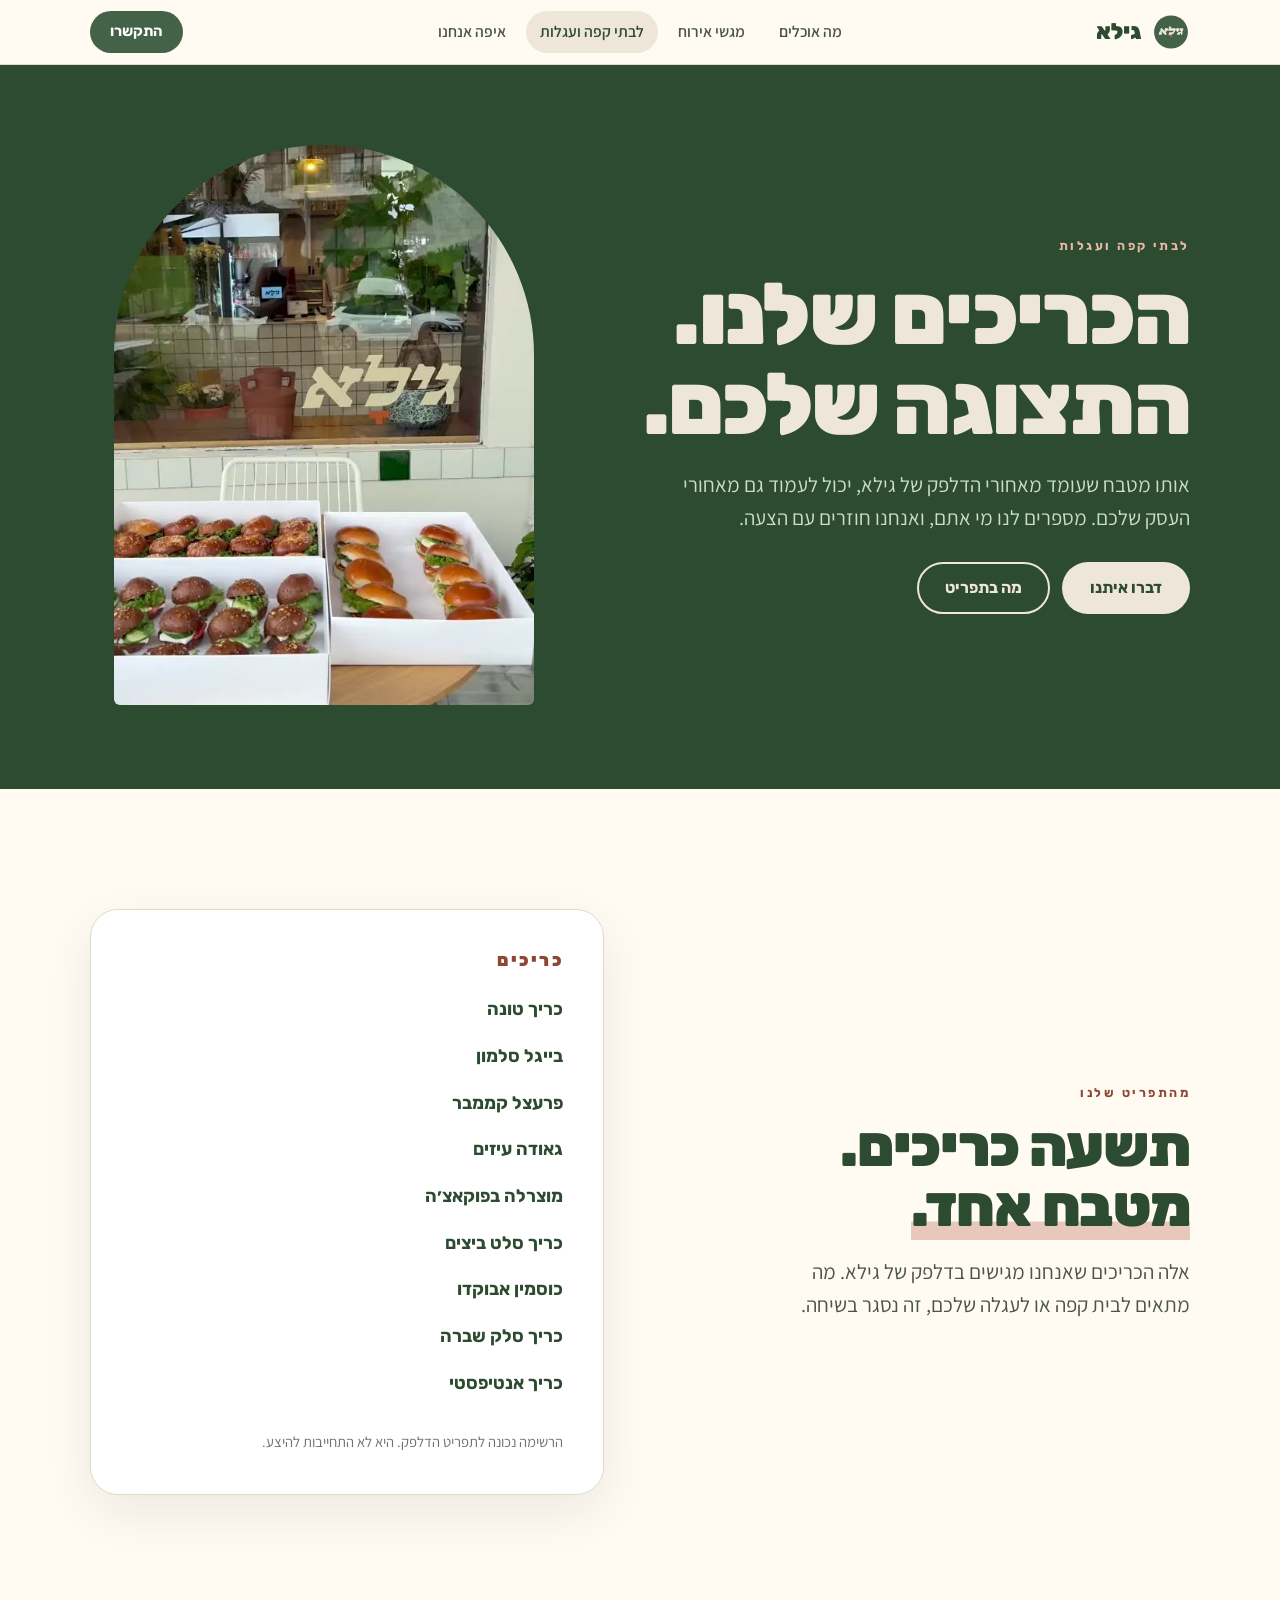
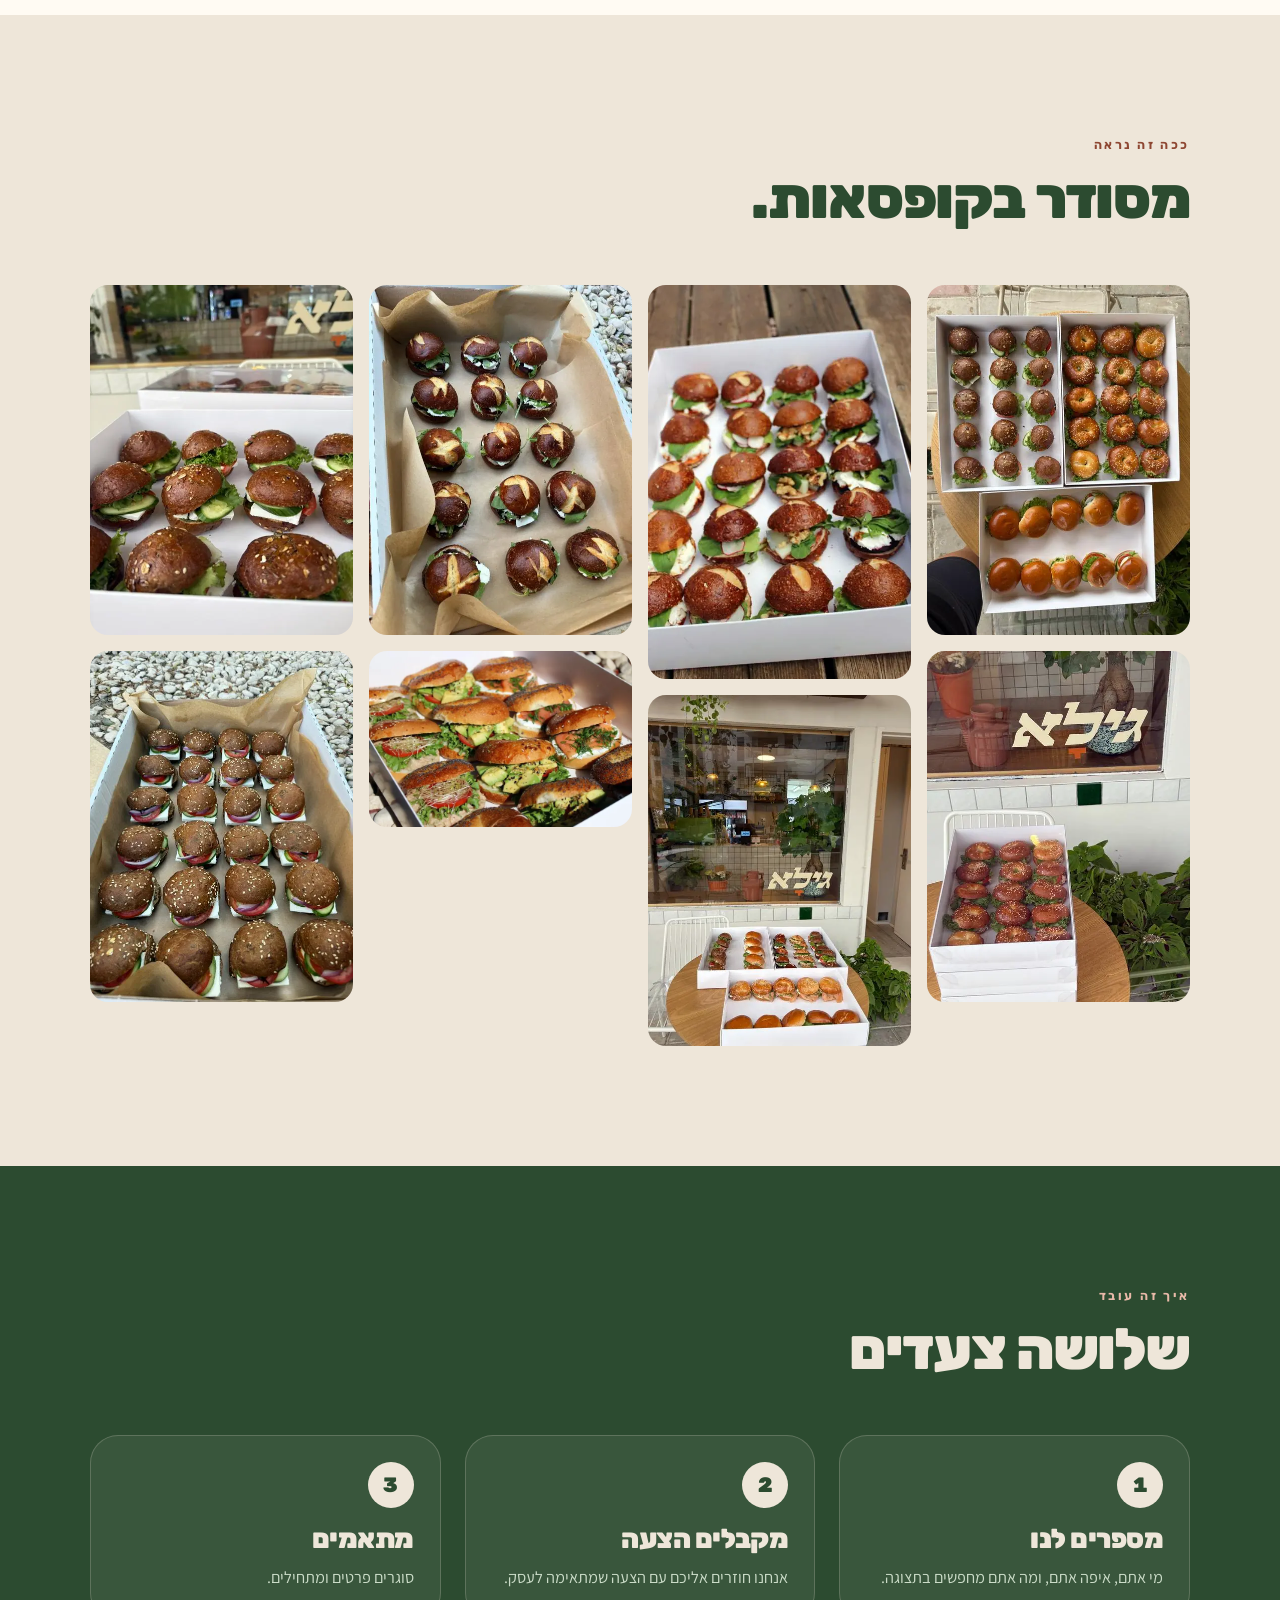
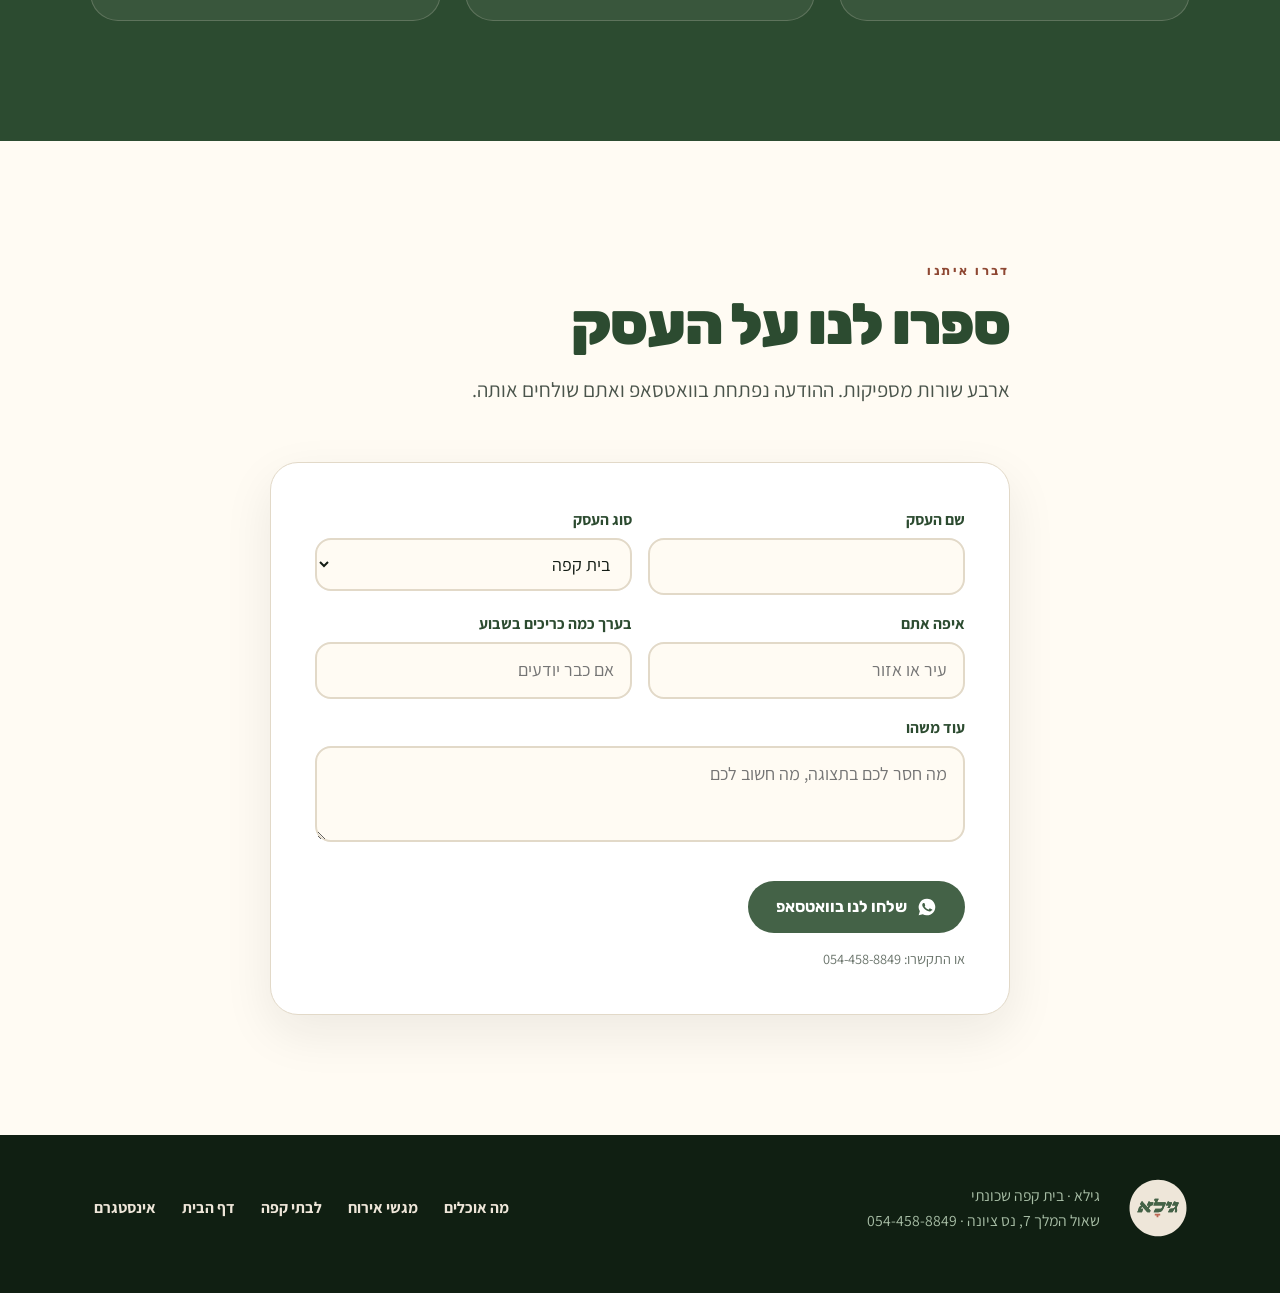
==== commit a7bd07ab: "Auto-save: 2026-10-09 11:41" ====
--- a/b2b/index.html
+++ b/b2b/index.html
@@ -28,7 +28,7 @@
   <div class="wrap">
     <a class="brand" href="../"><img src="../brand/logo-badge-green.svg" alt="" width="38" height="35">גילא</a>
     <ul>
-      <li><a href="../menu/">תפריט</a></li>
+      <li><a href="../#menu">מה אוכלים</a></li>
       <li><a href="../trays/">מגשי אירוח</a></li>
       <li><a href="../b2b/" aria-current="page">לבתי קפה ועגלות</a></li>
       <li><a href="../#find">איפה אנחנו</a></li>
@@ -116,7 +116,7 @@
   <div class="wrap">
     <img src="../brand/logo-badge-cream.svg" alt="גילא" width="64" height="58">
     <div>גילא · בית קפה שכונתי<br>שאול המלך 7, נס ציונה · <span class="ltr">054-458-8849</span></div>
-    <div class="links"><a href="../menu/">תפריט</a><a href="../trays/">מגשי אירוח</a><a href="../b2b/">לבתי קפה</a><a href="../">דף הבית</a><a href="https://instagram.com/gila.cafe" rel="noopener">אינסטגרם</a></div>
+    <div class="links"><a href="../#menu">מה אוכלים</a><a href="../trays/">מגשי אירוח</a><a href="../b2b/">לבתי קפה</a><a href="../">דף הבית</a><a href="https://instagram.com/gila.cafe" rel="noopener">אינסטגרם</a></div>
   </div>
 </footer>
 <nav class="abar" aria-label="פעולות מהירות">
